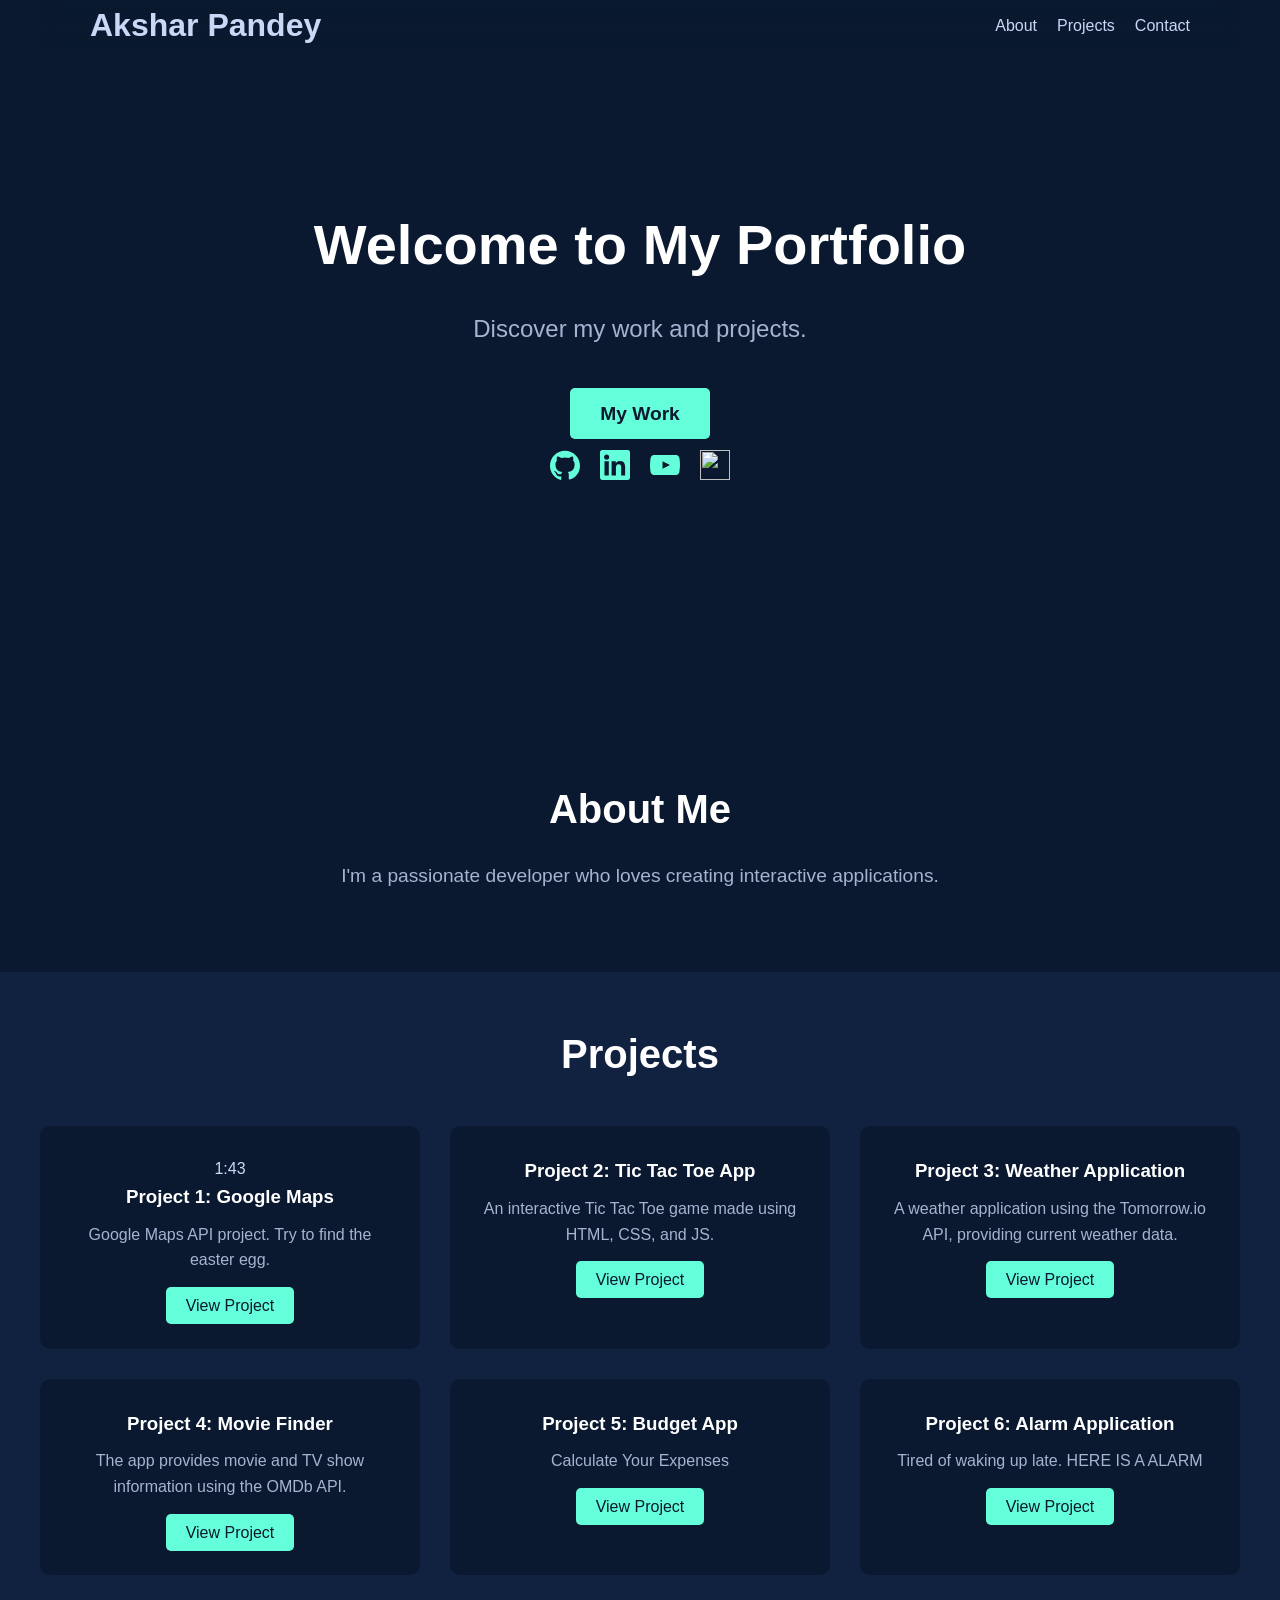
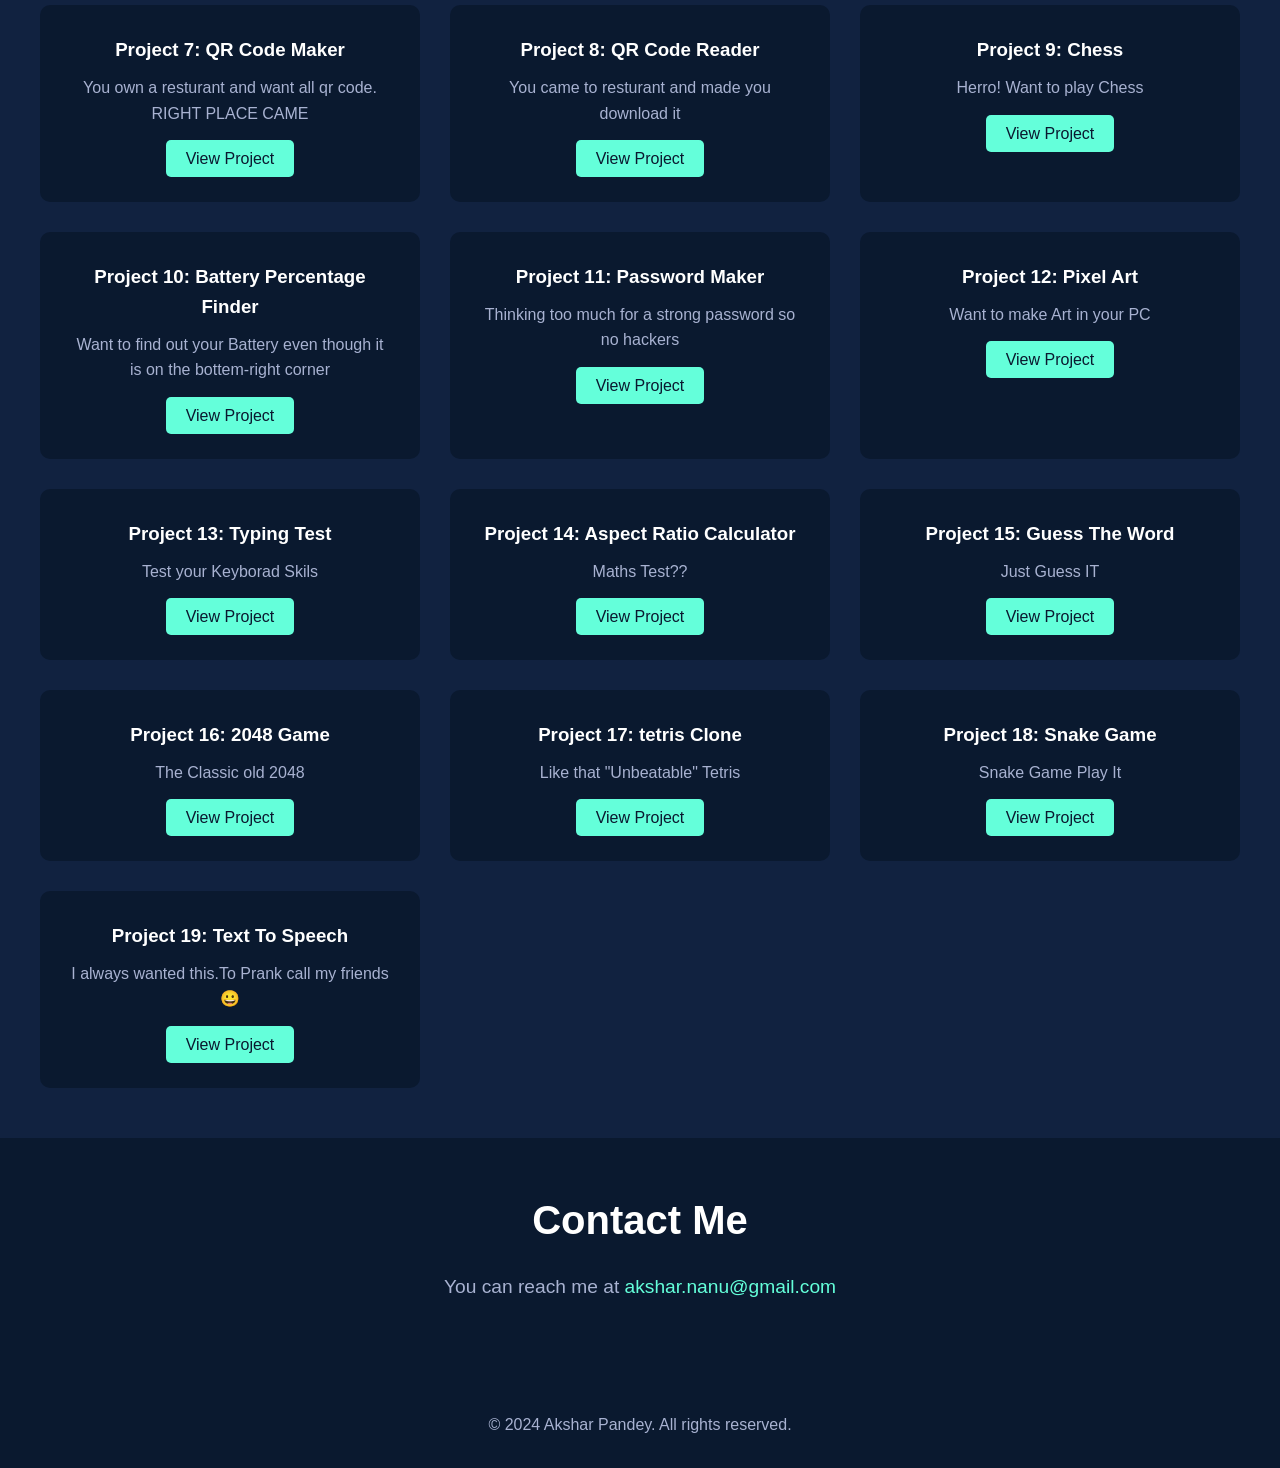
==== index.html @ 77c151be "Added nire" ====
<!DOCTYPE html>
<html lang="en">
<head>
    <meta charset="UTF-8">
    <meta name="viewport" content="width=device-width, initial-scale=1.0">
    <title>My Projects</title>
    <link rel="stylesheet" href="style.css">
    <script async src="https://www.googletagmanager.com/gtag/js?id=G-Y4T7GVCD4V"></script>
    <script>
      window.dataLayer = window.dataLayer || [];
      function gtag(){dataLayer.push(arguments);}
      gtag('js', new Date());
      gtag('config', 'G-Y4T7GVCD4V');
    </script>
    
    <!-- Include particles.js -->
    <script src="https://cdnjs.cloudflare.com/ajax/libs/particles.js/2.0.0/particles.min.js"></script>
    
</head>

<body>
    <div id="particles-js"></div>

    <header>
        <div class="navbar">
            <div class="logo">
                <h1>Akshar Pandey</h1>
            </div>
            <ul class="nav-links">
                <li><a href="#about">About</a></li>
                <li><a href="#projects">Projects</a></li>
                <li><a href="#contact">Contact</a></li>
            </ul>
        </div>
        <div class="intro">
            <h2 class="big-heading">Welcome to My Portfolio</h2>
            <p class="sub-heading">Discover my work and projects.</p>
            <br><br>
            <a href="#projects" class="cta-btn">My Work</a>
            <div class="social-media">
                <a title="GitHub" href="https://github.com/AksharPandey19" target="_blank" aria-label="GitHub">
                    <svg xmlns="http://www.w3.org/2000/svg" viewBox="0 0 24 24" fill="currentColor" width="30" height="30">
                        <path d="M12 .5c-6.627 0-12 5.373-12 12 0 5.303 3.438 9.8 8.207 11.388.6.111.82-.261.82-.578v-2.302c-3.338.724-4.037-1.604-4.037-1.604-.546-1.38-1.333-1.747-1.333-1.747-1.089-.743.083-.727.083-.727 1.206.085 1.839 1.236 1.839 1.236 1.07 1.839 2.8 1.305 3.486.998.108-.774.418-1.305.763-1.605-2.665-.303-5.467-1.333-5.467-5.933 0-1.313.47-2.392 1.236-3.236-.124-.303-.536-1.53.117-3.188 0 0 1.008-.322 3.302 1.228.957-.266 1.987-.399 3.006-.404 1.02.005 2.05.138 3.006.404 2.294-1.55 3.302-1.228 3.302-1.228.654 1.658.242 2.885.118 3.188.766.844 1.236 1.923 1.236 3.236 0 4.608-2.806 5.628-5.473 5.933.43.37.816 1.099.816 2.221v3.293c0 .318.219.693.825.578C20.565 22.298 24 17.8 24 12.5c0-6.627-5.373-12-12-12z"></path>
                    </svg>                    
                </a>
                <a title="Linkedin" href="https://www.linkedin.com/in/mycodingguide-offical-9867431b9/" target="_blank" aria-label="LinkedIn">
                    <svg xmlns="http://www.w3.org/2000/svg" viewBox="0 0 24 24" fill="currentColor" width="30" height="30">
                        <path d="M22.225 0H1.775C.794 0 0 .794 0 1.775v20.45C0 23.206.794 24 1.775 24h20.45C23.206 24 24 23.206 24 22.225V1.775C24 .794 23.206 0 22.225 0zM7.047 20.452H3.579V9h3.468v11.452zM5.313 7.759c-1.12 0-2.031-.917-2.031-2.04 0-1.129.93-2.04 2.061-2.04 1.128 0 2.031.911 2.031 2.04 0 1.123-.903 2.04-2.061 2.04zM20.422 20.452h-3.468v-5.894c0-1.403-.026-3.206-1.953-3.206-1.953 0-2.253 1.527-2.253 3.09v6.01h-3.468V9h3.33v1.554h.046c.464-.878 1.593-1.8 3.287-1.8 3.515 0 4.157 2.31 4.157 5.302v6.396z"></path>
                    </svg>                    
                </a>
                <a title="Youtube" href="https://www.youtube.com/@Akshar-code-tech-live" target="_blank" aria-label="Youtube">
                    <svg xmlns="http://www.w3.org/2000/svg" viewBox="0 0 24 24" fill="currentColor" width="30" height="30">
                        <path d="M23.498 6.186a3.003 3.003 0 0 0-2.116-2.12C19.5 4 12 4 12 4s-7.5 0-9.382.066A3.003 3.003 0 0 0 .5 6.186 36.095 36.095 0 0 0 0 12c0 1.986.166 3.936.5 5.814a3.003 3.003 0 0 0 2.118 2.12C4.5 20 12 20 12 20s7.5 0 9.382-.066a3.003 3.003 0 0 0 2.116-2.12C23.5 15.936 24 14.986 24 12c0-1.986-.166-3.936-.502-5.814zM10 15V9l6 3-6 3z"></path>
                    </svg>
                </a>

                <a title="hackerRank" href="https://www.hackerrank.com/profile/akshar_nanu" target="_blank" aria-label="HackerRank">
                    <img src="https://www.hackerrank.com/wp-content/uploads/2020/05/hackerrank_cursor_favicon_480px-150x150.png">   
                </a>
            </div>
        </div>
    </header>
    
    <main>
        <section id="about" class="about-section">
            <!-- Particle.js container -->
            <h2>About Me</h2>
            <p>I'm a passionate developer who loves creating interactive applications.</p>
        </section>

        <section id="projects" class="projects-section">
            <h2>Projects</h2>
            <div class="projects-container">
                <div class="project-card">1:43
                    <h3>Project 1: Google Maps</h3>
                    <p>Google Maps API project. Try to find the easter egg.</p>
                    <a href="google app api/index.html" class="project-link">View Project</a>
                </div>
                <div class="project-card">
                    <h3>Project 2: Tic Tac Toe App</h3>
                    <p>An interactive Tic Tac Toe game made using HTML, CSS, and JS.</p>
                    <a href="tictac toe/index.html" class="project-link">View Project</a>
                </div>
                <div class="project-card">
                    <h3>Project 3: Weather Application</h3>
                    <p>A weather application using the Tomorrow.io API, providing current weather data.</p>
                    <a href="weather/coll.html" class="project-link">View Project</a>
                </div>
                
                <div class="project-card">
                    <h3>Project 4: Movie Finder</h3>
                    <p>The app provides movie and TV show information using the OMDb API.</p>
                    <a href="movie/index.html" class="project-link">View Project</a>
                </div>
                <div class="project-card">
                    <h3>Project 5: Budget App</h3>
                    <p>Calculate Your Expenses</p>
                    <a href="budget/calcu.html" class="project-link">View Project</a>
                </div>
                <div class="project-card">
                    <h3>Project 6: Alarm Application</h3>
                    <p>Tired of waking up late. HERE IS A ALARM</p>
                    <a href="alram/html.html" class="project-link">View Project</a>
                </div>
                <div class="project-card">
                    <h3>Project 7: QR Code Maker</h3>
                    <p>You own a resturant and want all qr code. RIGHT PLACE CAME</p>
                    <a href="qrcodemaker/index.html" class="project-link">View Project</a>
                </div>
                <div class="project-card">
                    <h3>Project 8: QR Code Reader</h3>
                    <p>You came to resturant and made you download it</p>
                    <a href="qrcodereader/index.html" class="project-link">View Project</a>
                </div>
                <div class="project-card">
                    <h3>Project 9: Chess</h3>
                    <p>Herro! Want to play Chess</p>
                    <a href="Chess_Game/index.html" class="project-link">View Project</a>
                </div>
                <div class="project-card">
                    <h3>Project 10: Battery Percentage Finder</h3>
                    <p>Want to find out your Battery even though it is on the bottem-right corner</p>
                    <a href="bt/index.html" class="project-link">View Project</a>
                </div>
                <div class="project-card">
                    <h3>Project 11: Password Maker</h3>
                    <p>Thinking too much for a strong password so no hackers</p>
                    <a href="pass/indexx.html" class="project-link">View Project</a>
                </div>
                <div class="project-card">
                    <h3>Project 12: Pixel Art</h3>
                    <p>Want to make Art in your PC</p>
                    <a href="pt/index.html" class="project-link">View Project</a>
                </div>
                <div class="project-card">
                    <h3>Project 13: Typing Test</h3>
                    <p>Test your Keyborad Skils</p>
                    <a href="tyops/index.html" class="project-link">View Project</a>
                </div>
                <div class="project-card">
                    <h3>Project 14: Aspect Ratio Calculator
                    </h3>
                    <p>Maths Test??</p>
                    <a href="ratio/index.html" class="project-link">View Project</a>
                </div>
                <div class="project-card">
                    <h3>Project 15: Guess The Word
                    </h3>
                    <p>Just Guess IT</p>
                    <a href="words/index.html" class="project-link">View Project</a>
                </div>
                <div class="project-card">
                    <h3>Project 16: 2048 Game
                    </h3>
                    <p>The Classic old 2048</p>
                    <a href="2048/index.html" class="project-link">View Project</a>
                </div>
                <div class="project-card">
                    <h3>Project 17: tetris Clone
                    </h3>
                    <p>Like that "Unbeatable" Tetris</p>
                    <a href="tetris/index.htm" class="project-link">View Project</a>
                </div>
                <div class="project-card">
                    <h3>Project 18: Snake Game
                    </h3>
                    <p>Snake Game Play It</p>
                    <a href="snakee/index.html" class="project-link">View Project</a>
                </div>
                <div class="project-card">
                    <h3>Project 19: Text To Speech
                    </h3>
                    <p>I always wanted this.To Prank call my friends😀</p>
                    <a href="Text to Speech/index.html" class="project-link">View Project</a>
                </div>
            
        </div></section>

        <section id="contact" class="contact-section">
            <h2>Contact Me</h2>
            <p>You can reach me at <a href="mailto:akshar.nanu@gmail.com">akshar.nanu@gmail.com</a></p>
        </section>
    </main>

    <footer>
        <p>&copy; 2024 Akshar Pandey. All rights reserved.</p>
    </footer>

    <!-- Initialize particles.js -->
    <script>
        particlesJS.load('particles-js', 'particles.json', function() {
            console.log('callback - particles.js config loaded');
        });
    </script>
</body>
</html>
---- style.css ----
/* Global Reset and Styling */
* {
    margin: 0;
    padding: 0;
    box-sizing: border-box;
}

body {
    font-family: 'Inter', sans-serif;
    background-color: #0a192f; /* Dark Background */
    color: #ccd6f6; /* Light Text */
    line-height: 1.6;
}

a {
    text-decoration: none;
    color: #64ffda; /* Accent Color */
}

ul {
    list-style-type: none;
}

/* Header Styling */
header {
    display: flex;
    flex-direction: column;
    align-items: center;
    padding: 50px 0;
    margin-bottom: 40px;
    background-color: #0a192f;
    text-align: center;
}

.navbar {
    display: flex;
    justify-content: space-between;
    align-items: center;
    width: 100%;
    max-width: 1200px;
    padding: 0 50px;
    position: fixed;
    top: 0;
    backdrop-filter: blur(10px);
}

.logo h1 {
    font-size: 2rem;
    color: #ccd6f6;
}

.nav-links {
    display: flex;
    gap: 20px;
}

.nav-links a {
    color: #ccd6f6;
    transition: color 0.3s ease;
}

.nav-links a:hover {
    color: #64ffda;
}

.intro {
    margin-top: 150px;
    margin-bottom: 160px;
}

.big-heading {
    font-size: 3.5rem;
    color: #ffffff;
}

.sub-heading {
    font-size: 1.5rem;
    margin-top: 20px;
    color: #a8b2d1;
}

.cta-btn {
    margin-top: 150px; /* Adjusted margin for lower positioning */
    padding: 15px 30px;
    background-color: #64ffda;
    color: #0a192f;
    border-radius: 5px;
    font-size: 1.2rem;
    font-weight: bold;
    transition: background-color 0.3s ease;
}

.cta-btn:hover {
    background-color: #52e0b3;
}

/* About Section */
.about-section {
    max-width: 900px;
    margin: 80px auto;
    text-align: center;
}

.about-section h2 {
    font-size: 2.5rem;
    color: #ffffff;
    margin-bottom: 20px;
}

.about-section p {
    color: #a8b2d1;
    font-size: 1.2rem;
}

/* Projects Section */
.projects-section {
    padding: 50px 0;
    background-color: #112240;
    text-align: center;
}

.projects-section h2 {
    color: #ffffff;
    font-size: 2.5rem;
    margin-bottom: 40px;
}

.projects-container {
    display: grid;
    grid-template-columns: repeat(auto-fit, minmax(300px, 1fr));
    gap: 30px;
    max-width: 1200px;
    margin: 0 auto;
}

.project-card {
    background-color: #0a192f;
    padding: 30px;
    border-radius: 10px;
    transition: transform 0.3s ease, box-shadow 0.3s ease;
}

.project-card h3 {
    color: #ffffff;
    margin-bottom: 10px;
}

.project-card p {
    color: #a8b2d1;
    margin-bottom: 20px;
}

.project-card:hover {
    transform: translateY(-10px);
    box-shadow: 0 15px 25px rgba(0, 0, 0, 0.2);
}

.project-link {
    padding: 10px 20px;
    background-color: #64ffda;
    color: #0a192f;
    border-radius: 5px;
    transition: background-color 0.3s ease;
}

.project-link:hover {
    background-color: #52e0b3;
}

/* Contact Section */
.contact-section {
    text-align: center;
    padding: 50px 0;
}

.contact-section h2 {
    font-size: 2.5rem;
    color: #ffffff;
    margin-bottom: 20px;
}

.contact-section p {
    color: #a8b2d1;
    font-size: 1.2rem;
    margin-bottom: 30px;
}

.social-media {
    display: flex;
    justify-content: center;
    margin-top: 20px;
}

.social-media a {
    margin: 0 10px;
    display: inline-block;
}

.social-media img {
    width: 30px; /* Adjust icon size */
    height: 30px; /* Adjust icon size */
    transition: transform 0.3s ease;
}

.social-media a:hover img {
    transform: scale(1.1); /* Slight zoom effect on hover */
}



/* Footer */
footer {
    text-align: center;
    padding: 30px;
    background-color: #0a192f;
    color: #a8b2d1;
}

/* Responsive Styles */
@media (max-width: 768px) {
    .navbar {
        flex-direction: column;
        padding: 20px;
    }

    .nav-links {
        flex-direction: column;
        gap: 10px;
    }

    .big-heading {
        font-size: 2.5rem;
    }

    .sub-heading {
        font-size: 1.2rem;
    }

    .cta-btn {
        margin-top: 80px; /* Adjusted for smaller screens */
        font-size: 1rem;
        padding: 10px 20px;
    }

    .about-section h2, .projects-section h2, .contact-section h2 {
        font-size: 2rem;
    }

    .about-section p, .contact-section p {
        font-size: 1rem;
    }

    .project-card {
        padding: 20px;
    }

    .project-card h3 {
        font-size: 1.5rem;
    }

    .project-card p {
        font-size: 0.9rem;
    }
}

@media (max-width: 480px) {
    .big-heading {
        font-size: 2rem;
    }

    .sub-heading {
        font-size: 1rem;
    }

    .cta-btn {
        margin-top: 60px; /* Further adjustment for mobile */
        padding: 8px 16px;
    }
}
#particles-js {
    position: absolute;
    width: 100%;
    height: 100%;
    top: 0;
    left: 0;
}
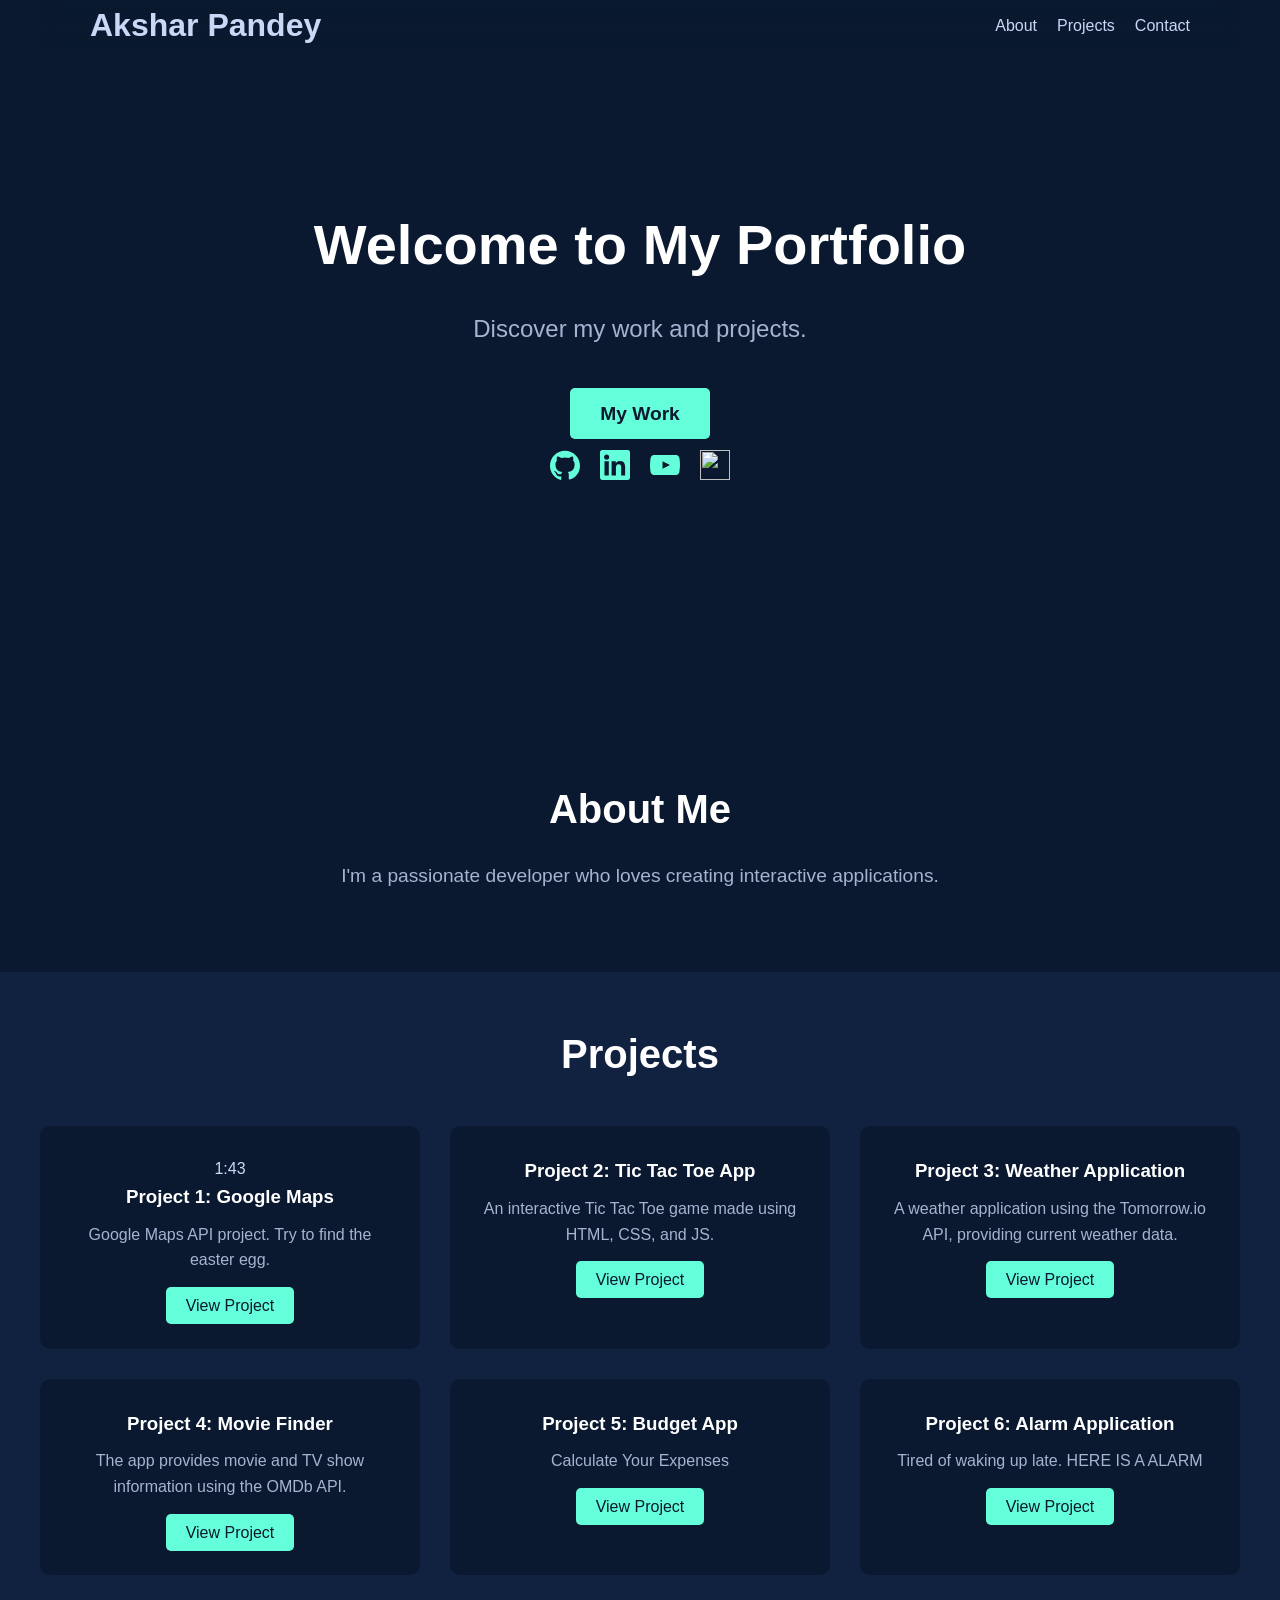
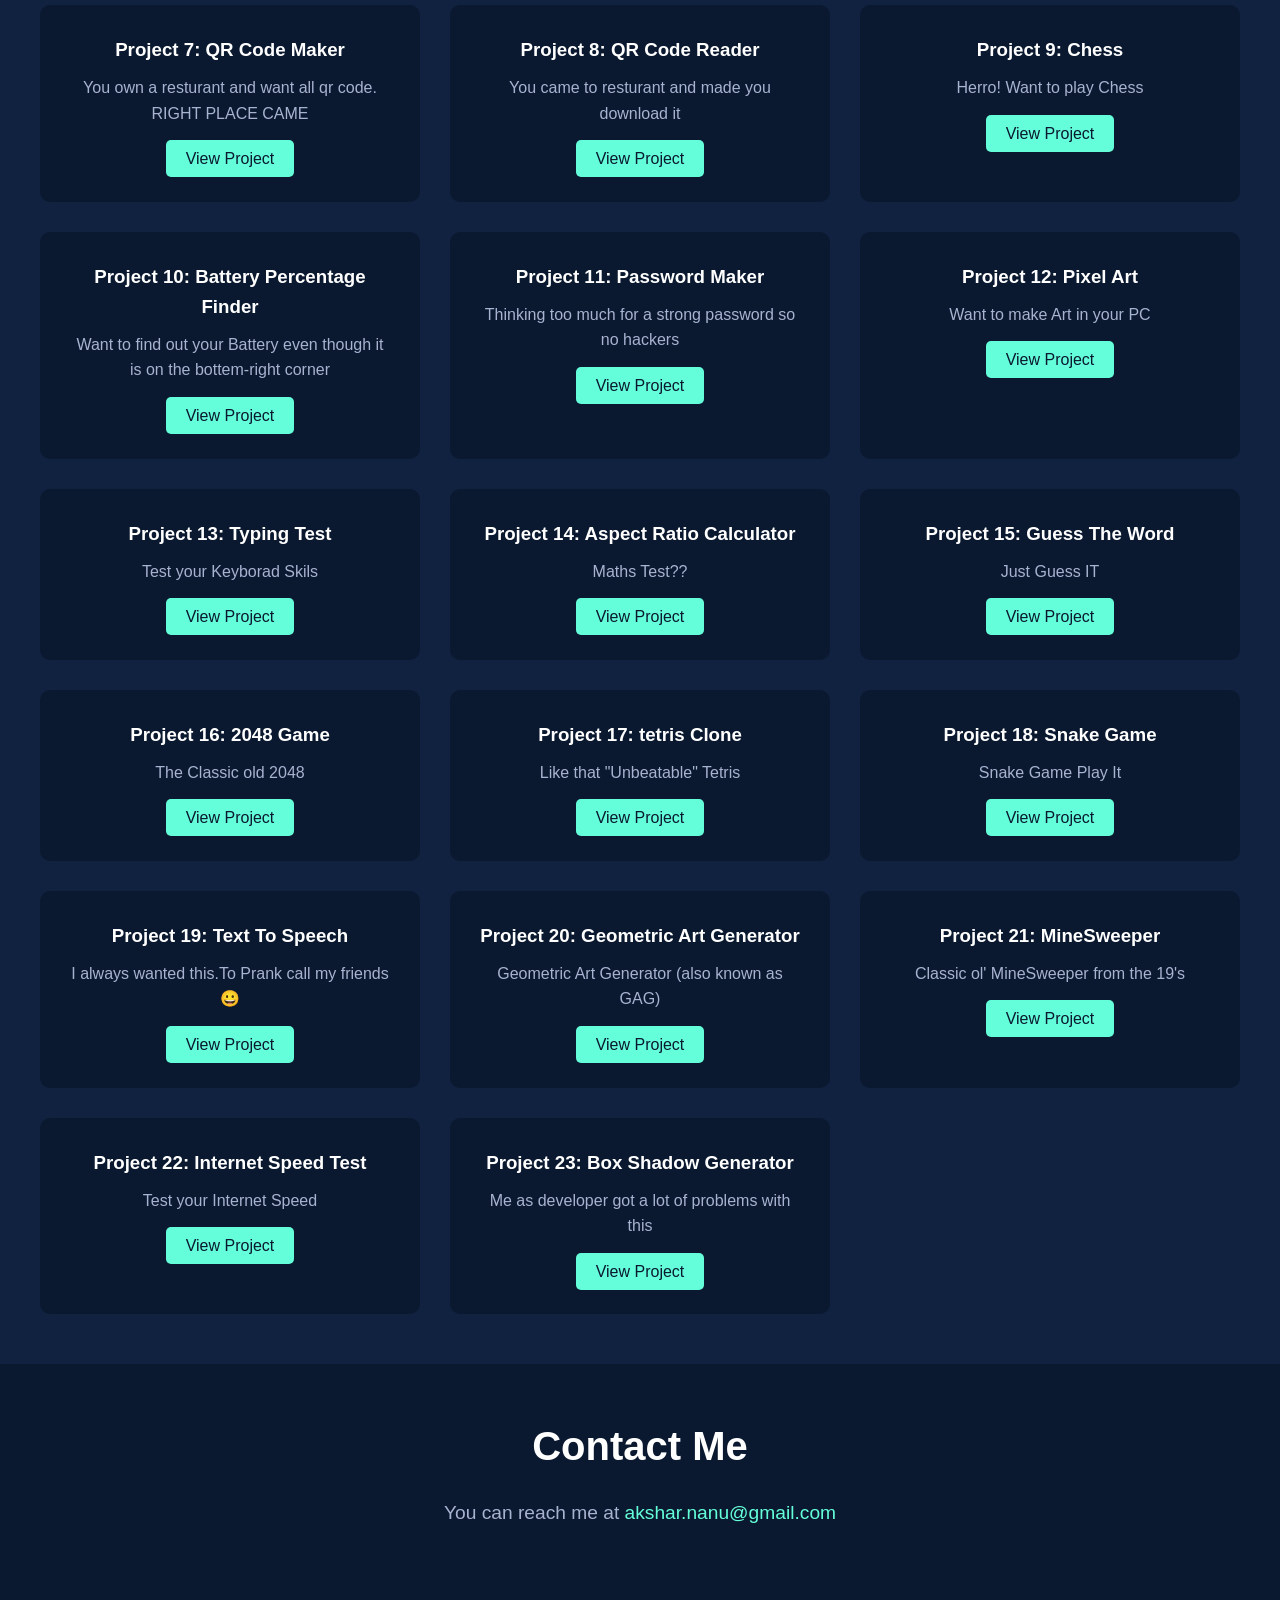
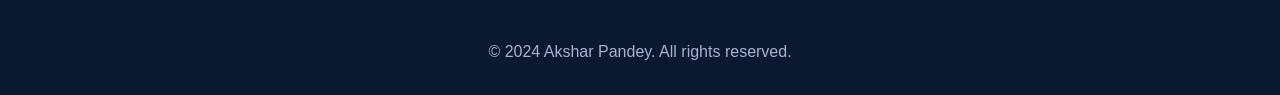
==== commit 3d3e4663: "added more projects" ====
--- a/index.html
+++ b/index.html
@@ -173,7 +173,30 @@
                     <p>I always wanted this.To Prank call my friends😀</p>
                     <a href="Text to Speech/index.html" class="project-link">View Project</a>
                 </div>
-            
+                <div class="project-card">
+                    <h3>Project 20: Geometric Art Generator
+                    </h3>
+                    <p>Geometric Art Generator (also known as GAG)</p>
+                    <a href="GAG/index.html" class="project-link">View Project</a>
+                </div>
+                <div class="project-card">
+                    <h3>Project 21: MineSweeper
+                    </h3>
+                    <p>Classic ol' MineSweeper from the 19's</p>
+                    <a href="MineSweeper/index.html" class="project-link">View Project</a>
+                </div>
+                <div class="project-card">
+                    <h3>Project 22: Internet Speed Test
+                    </h3>
+                    <p>Test your Internet Speed</p>
+                    <a href="isc/index.html" class="project-link">View Project</a>
+                </div>
+                <div class="project-card">
+                    <h3>Project 23: Box Shadow Generator
+                    </h3>
+                    <p>Me as developer got a lot of problems with this</p>
+                    <a href="gost/index.html" class="project-link">View Project</a>
+                </div>
         </div></section>
 
         <section id="contact" class="contact-section">
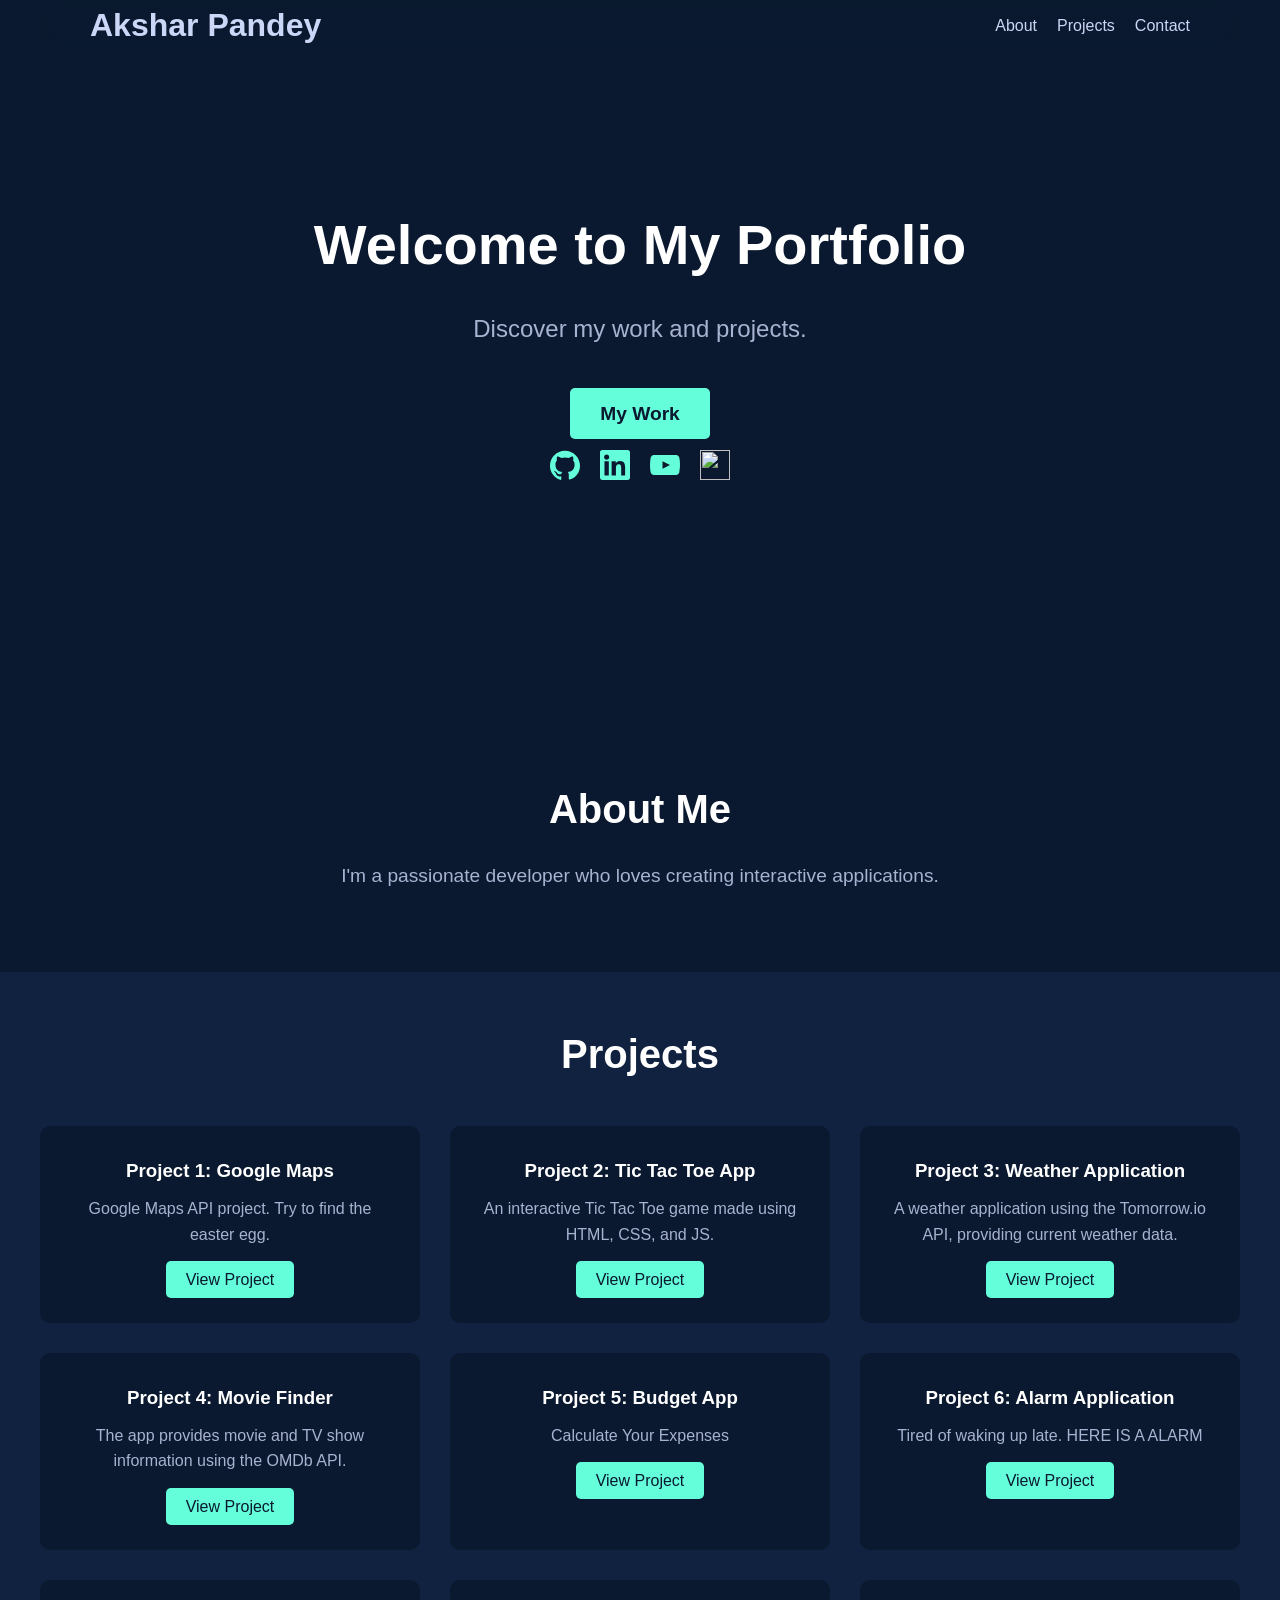
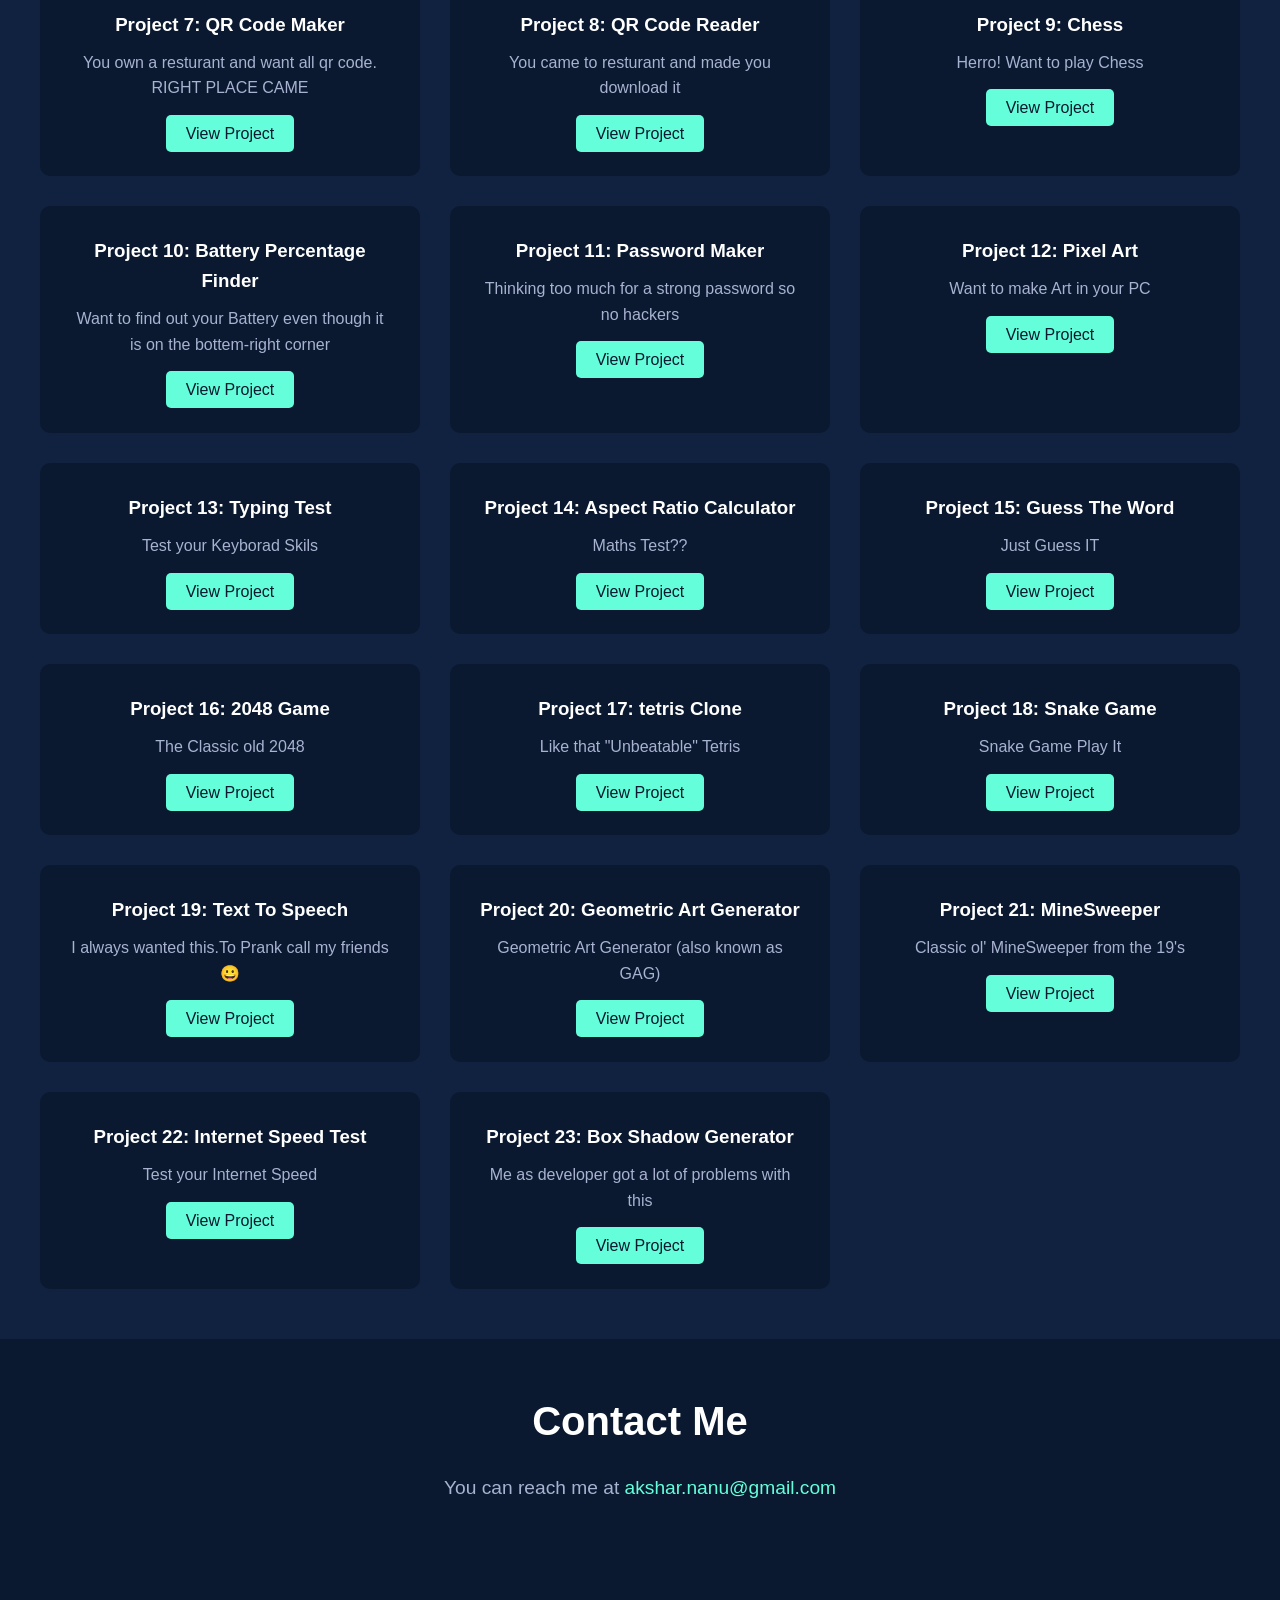
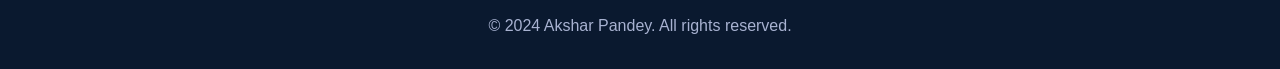
==== commit 27ba40d9: "#" ====
--- a/index.html
+++ b/index.html
@@ -71,7 +71,7 @@
         <section id="projects" class="projects-section">
             <h2>Projects</h2>
             <div class="projects-container">
-                <div class="project-card">1:43
+                <div class="project-card">
                     <h3>Project 1: Google Maps</h3>
                     <p>Google Maps API project. Try to find the easter egg.</p>
                     <a href="google app api/index.html" class="project-link">View Project</a>
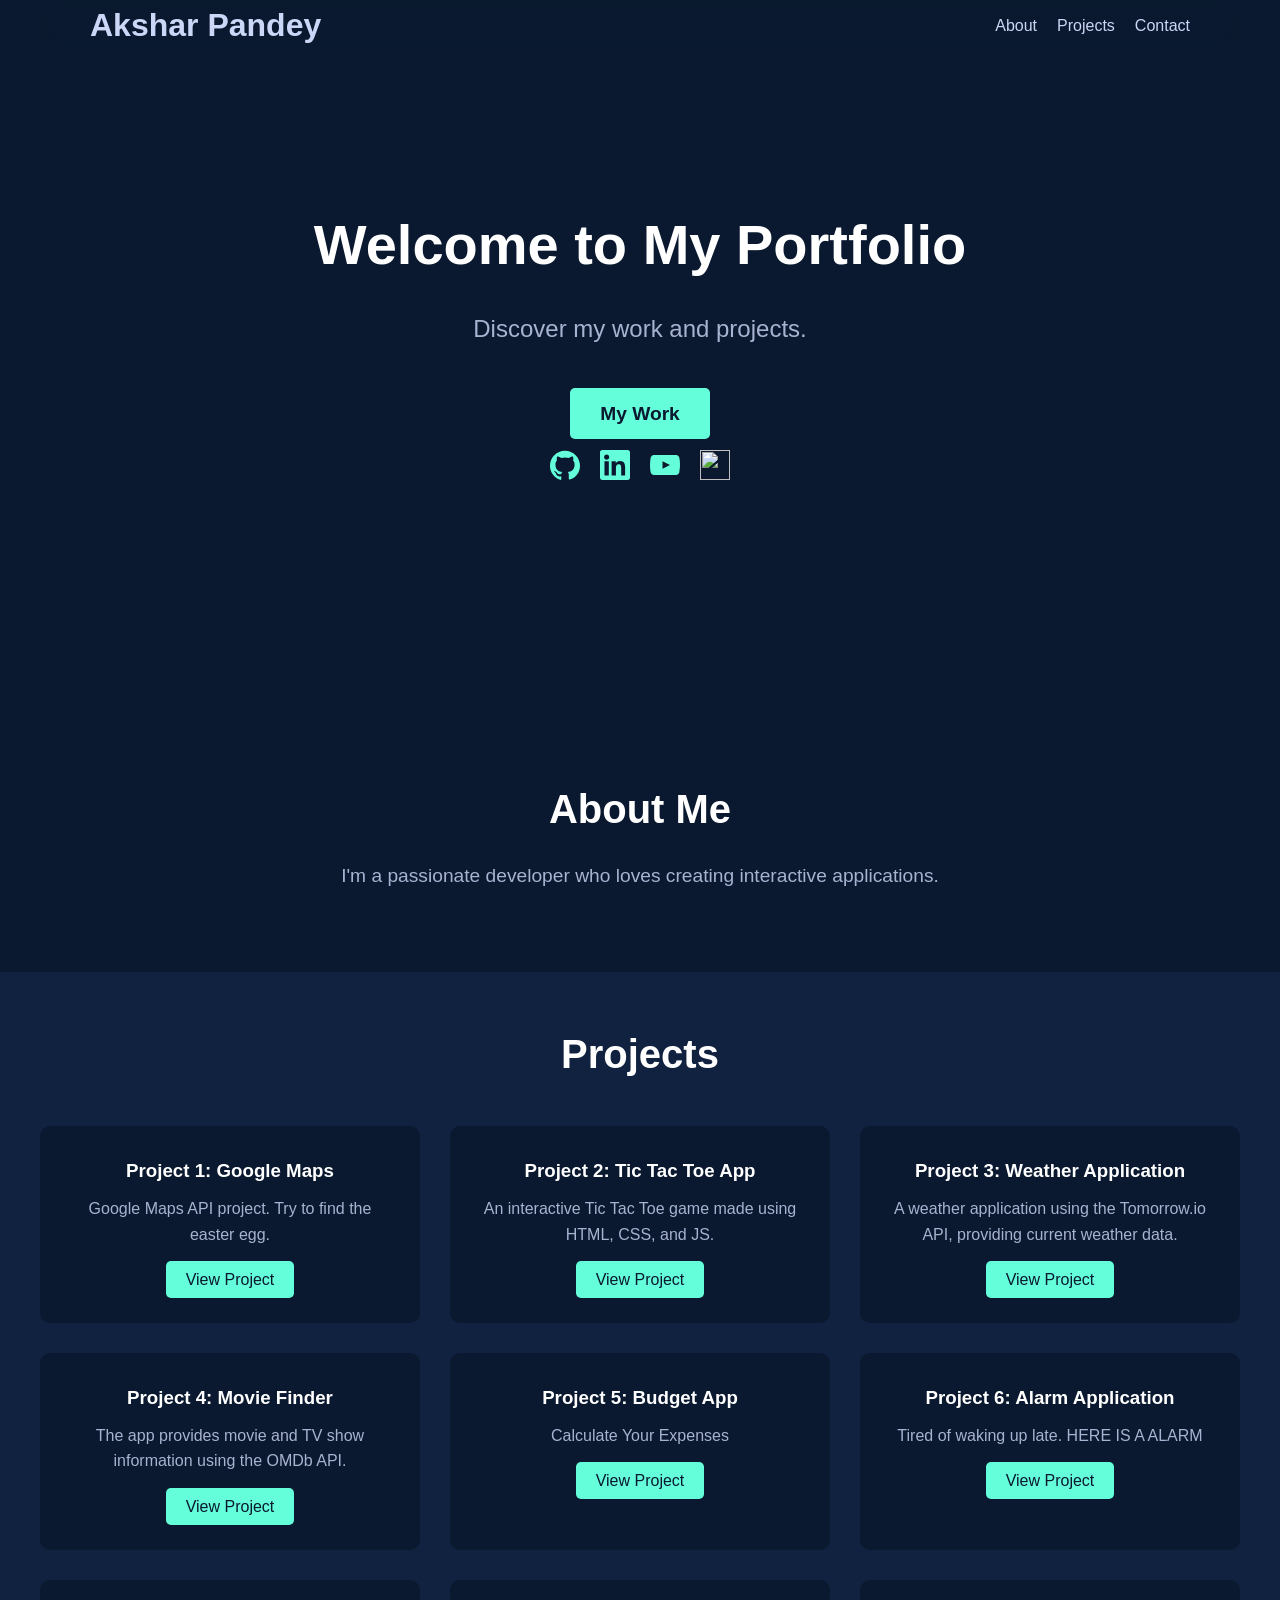
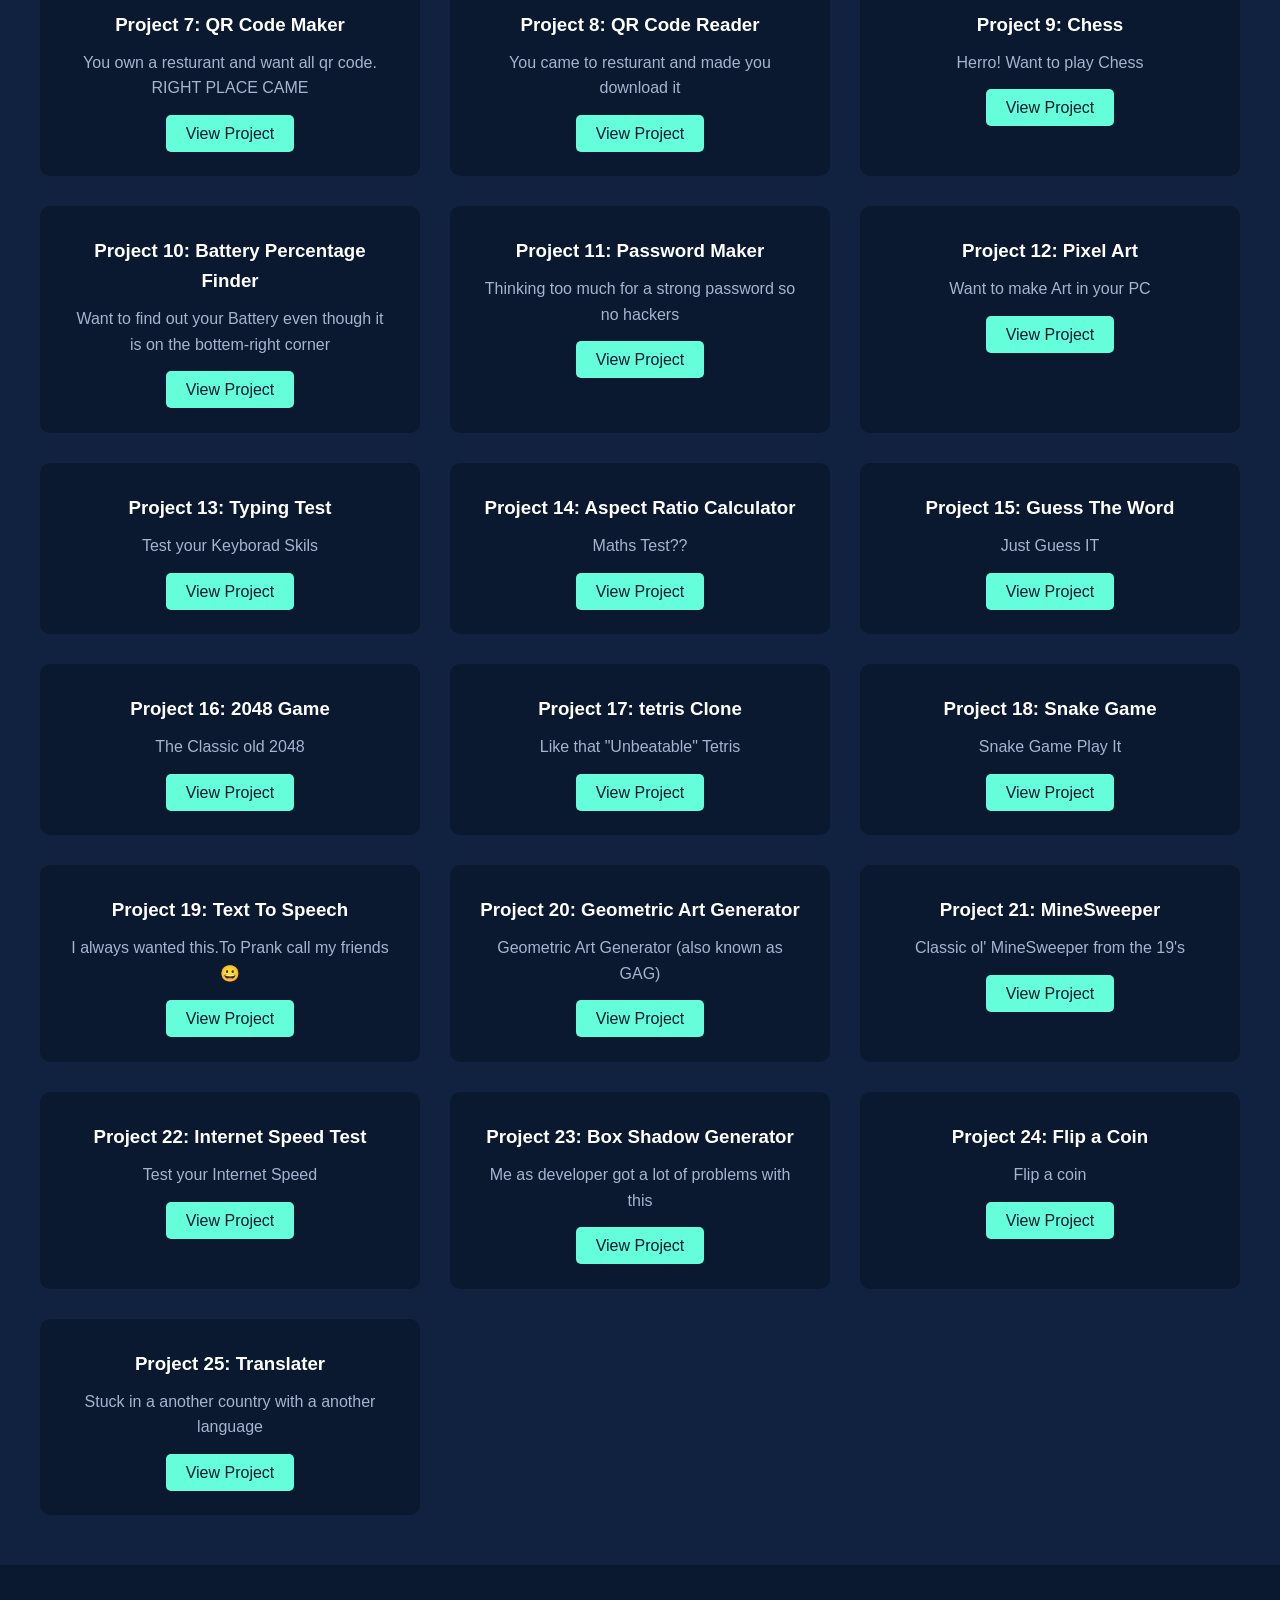
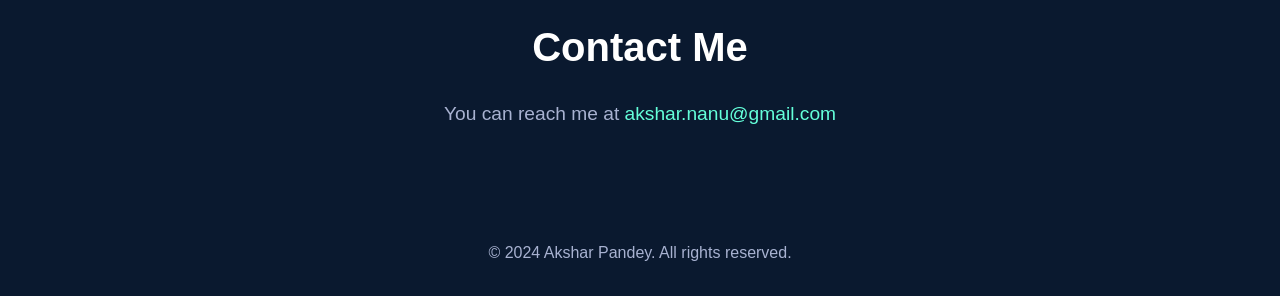
==== commit 4a369be1: "projects more more more" ====
--- a/index.html
+++ b/index.html
@@ -197,6 +197,18 @@
                     <p>Me as developer got a lot of problems with this</p>
                     <a href="gost/index.html" class="project-link">View Project</a>
                 </div>
+                <div class="project-card">
+                    <h3>Project 24: Flip a Coin
+                    </h3>
+                    <p>Flip a coin</p>
+                    <a href="coin/index.html" class="project-link">View Project</a>
+                </div>
+                <div class="project-card">
+                    <h3>Project 25: Translater
+                    </h3>
+                    <p>Stuck in a another country with a another language</p>
+                    <a href="ransle/index.html" class="project-link">View Project</a>
+                </div>
         </div></section>
 
         <section id="contact" class="contact-section">
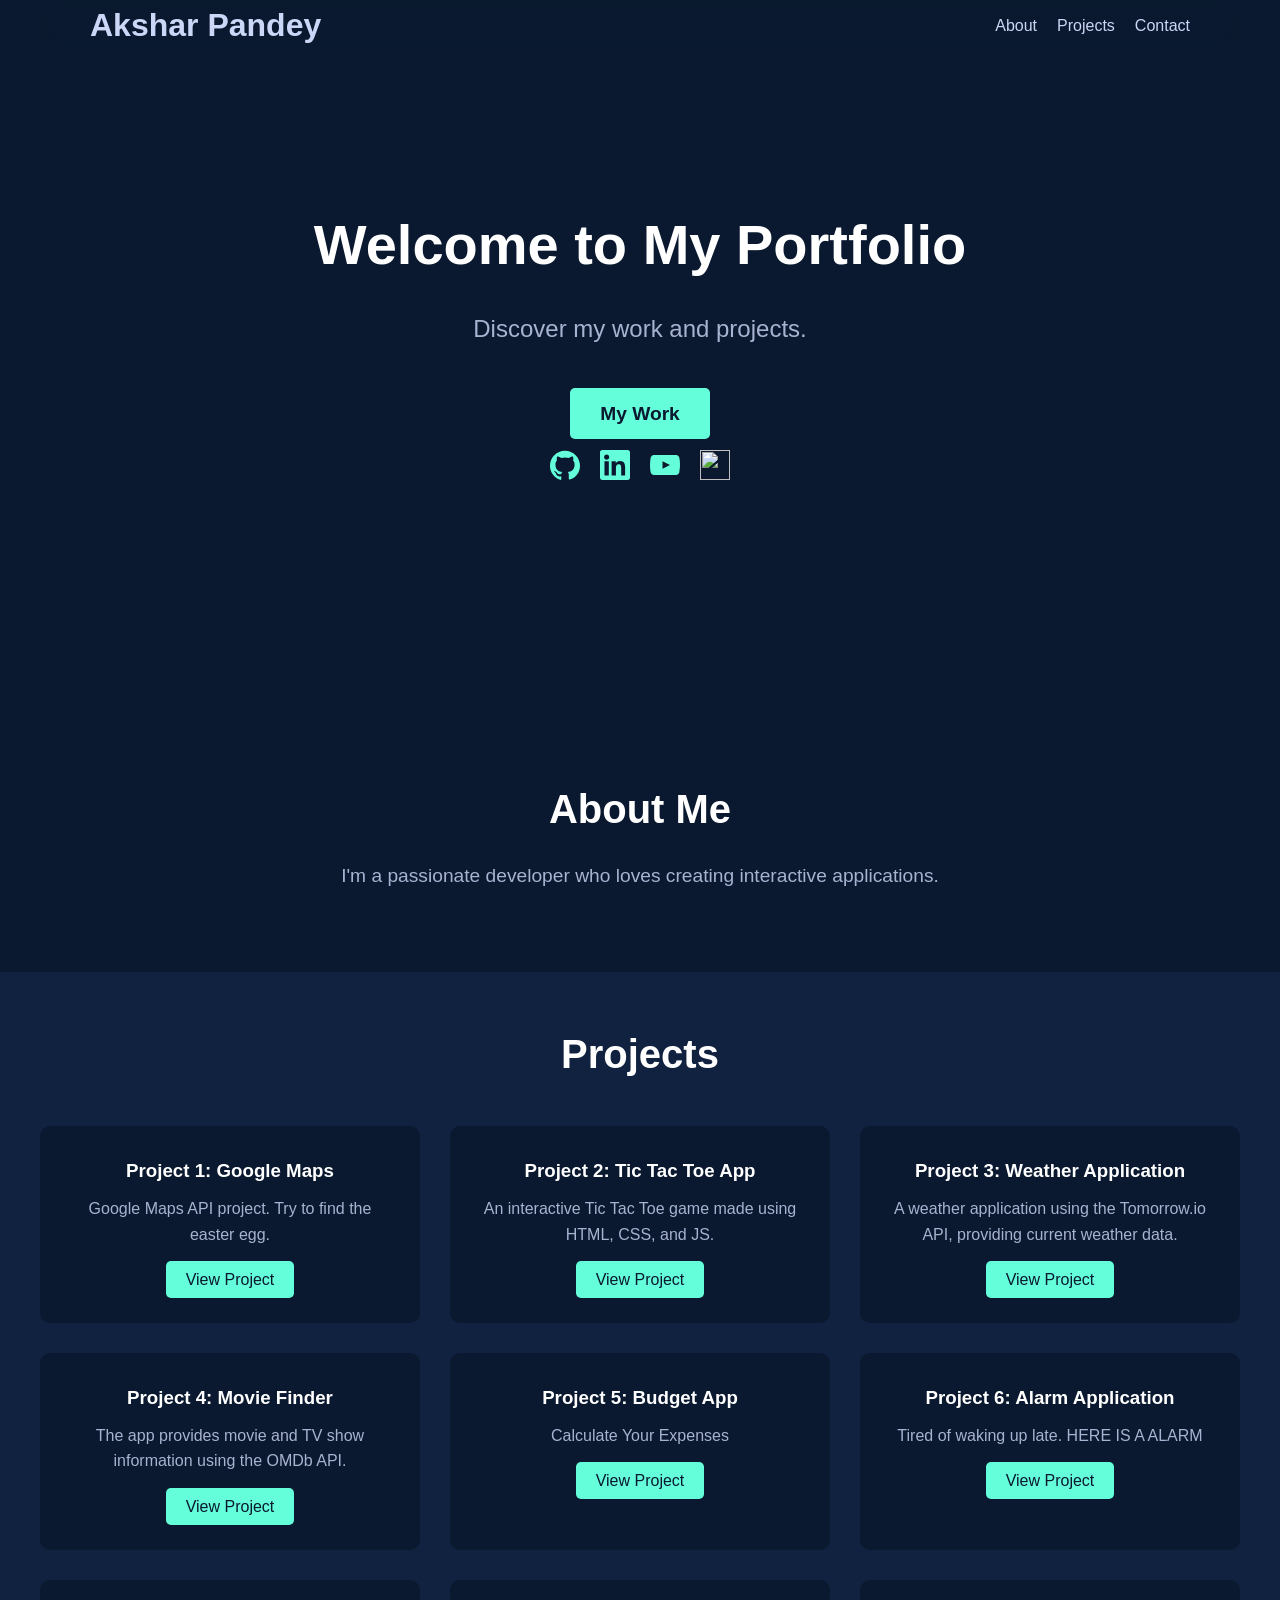
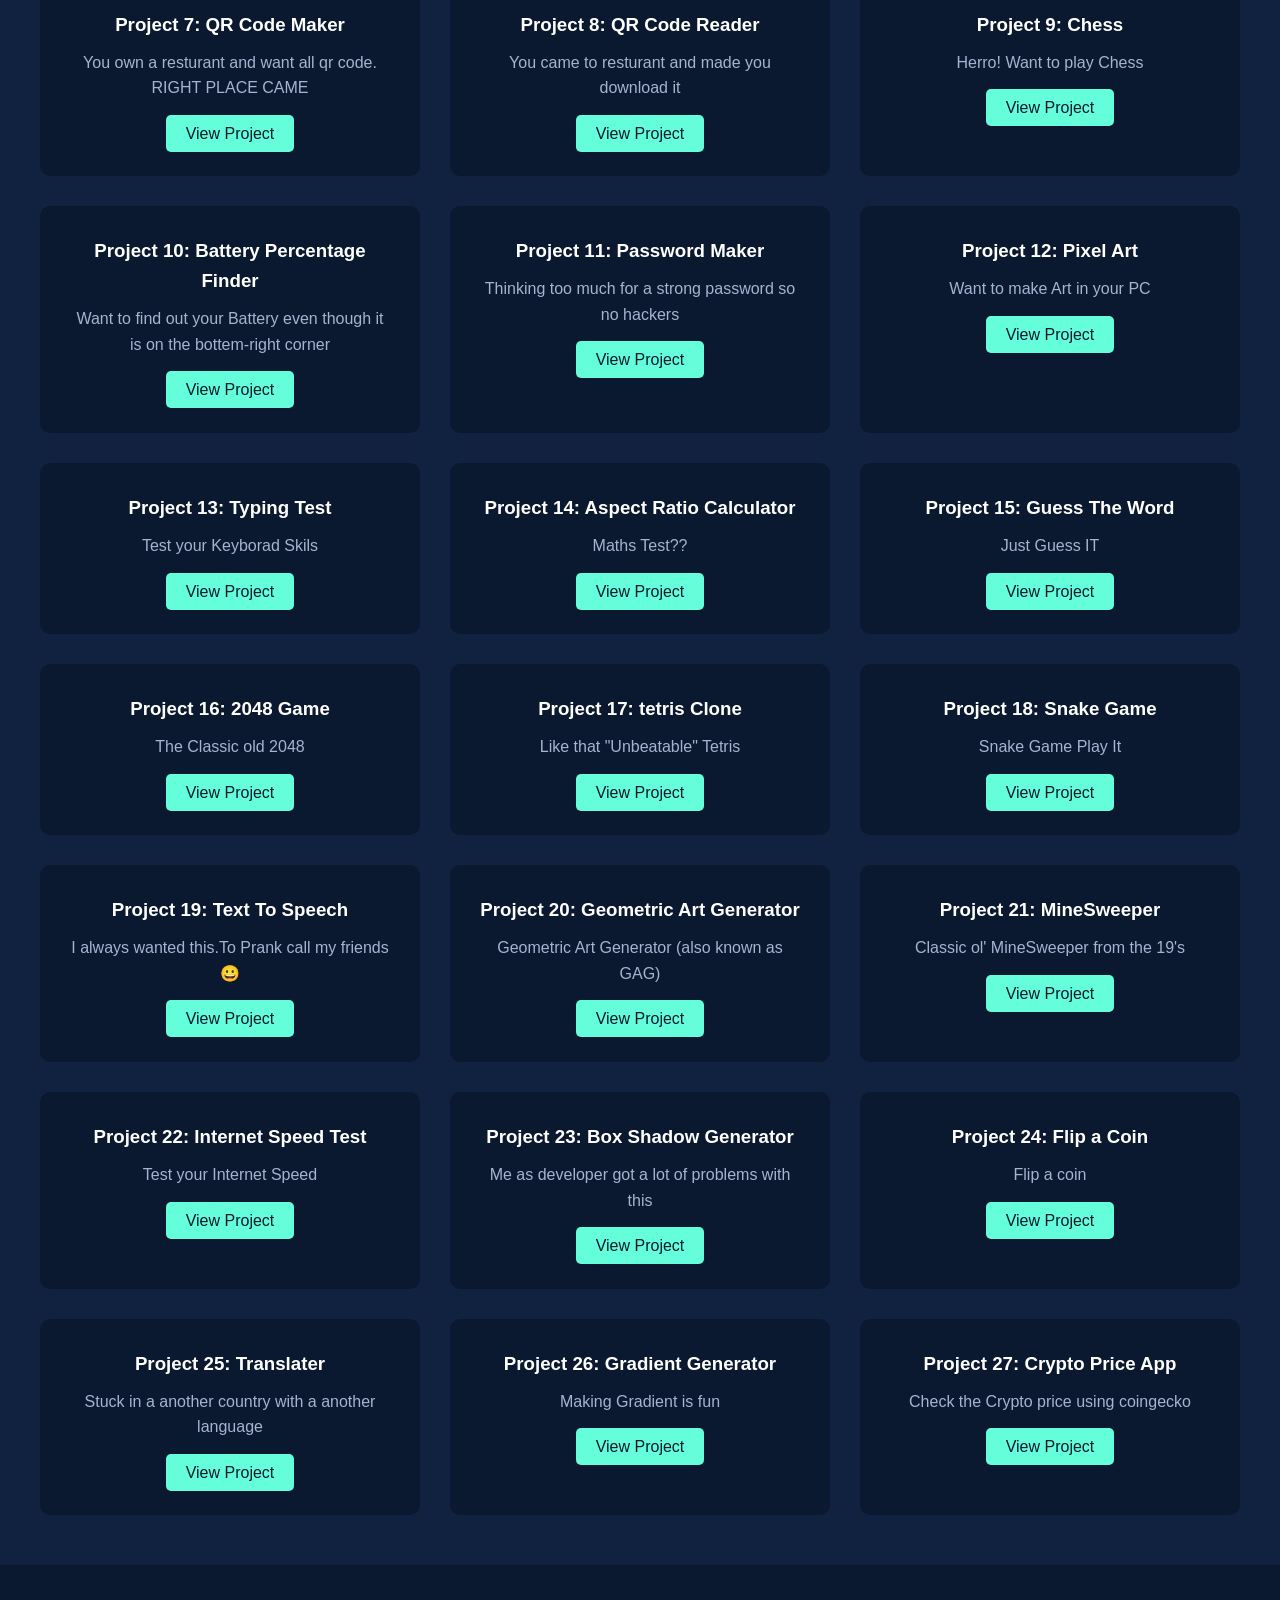
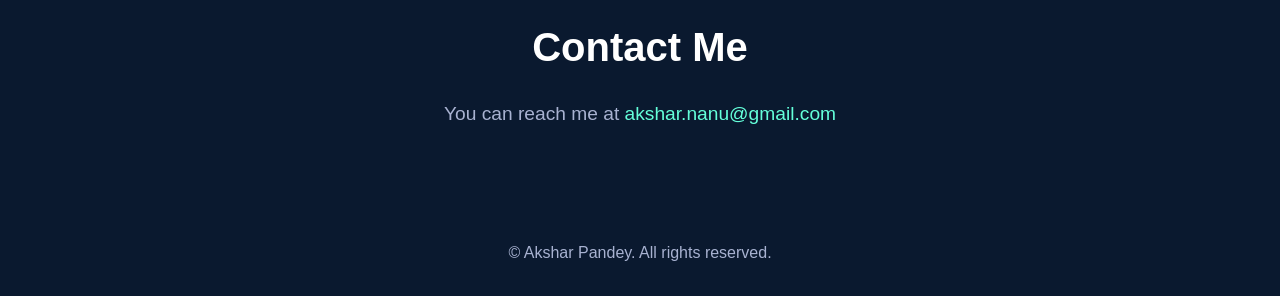
==== commit 721c1134: "more more more" ====
--- a/index.html
+++ b/index.html
@@ -17,9 +17,9 @@
     <script src="https://cdnjs.cloudflare.com/ajax/libs/particles.js/2.0.0/particles.min.js"></script>
     
 </head>
+<div id="particles-js"></div>
 
 <body>
-    <div id="particles-js"></div>
 
     <header>
         <div class="navbar">
@@ -209,6 +209,18 @@
                     <p>Stuck in a another country with a another language</p>
                     <a href="ransle/index.html" class="project-link">View Project</a>
                 </div>
+                <div class="project-card">
+                    <h3>Project 26: Gradient Generator
+                    </h3>
+                    <p>Making Gradient is fun</p>
+                    <a href="gradient/index.html" class="project-link">View Project</a>
+                </div>
+                <div class="project-card">
+                    <h3>Project 27: Crypto Price App
+                    </h3>
+                    <p>Check the Crypto price using coingecko</p>
+                    <a href="dogecoin/index.html" class="project-link">View Project</a>
+                </div>
         </div></section>
 
         <section id="contact" class="contact-section">
@@ -218,7 +230,7 @@
     </main>
 
     <footer>
-        <p>&copy; 2024 Akshar Pandey. All rights reserved.</p>
+        <p>&copy; <span id="year"></span> Akshar Pandey. All rights reserved.</p>
     </footer>
 
     <!-- Initialize particles.js -->
@@ -226,6 +238,7 @@
         particlesJS.load('particles-js', 'particles.json', function() {
             console.log('callback - particles.js config loaded');
         });
+        document.getElementById("year").innerHTML = new Date().getFullYear();
     </script>
 </body>
 </html>
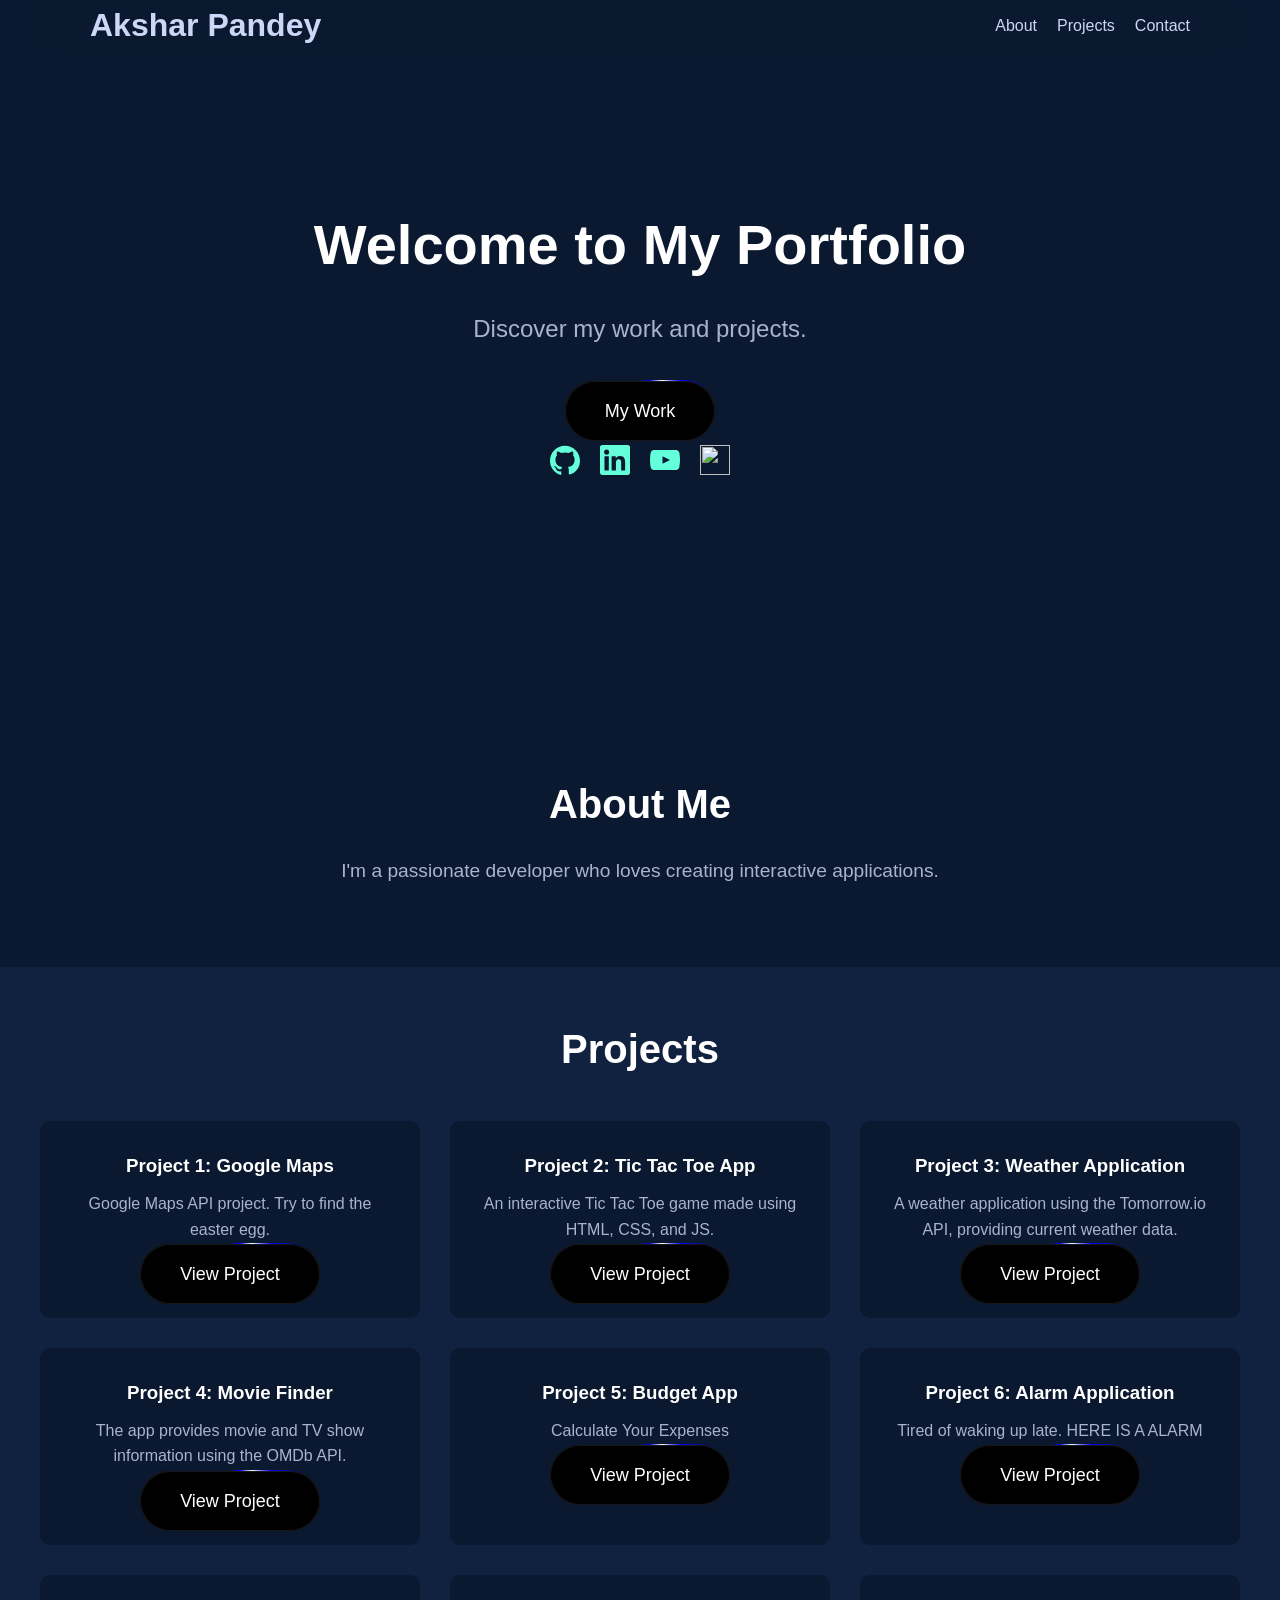
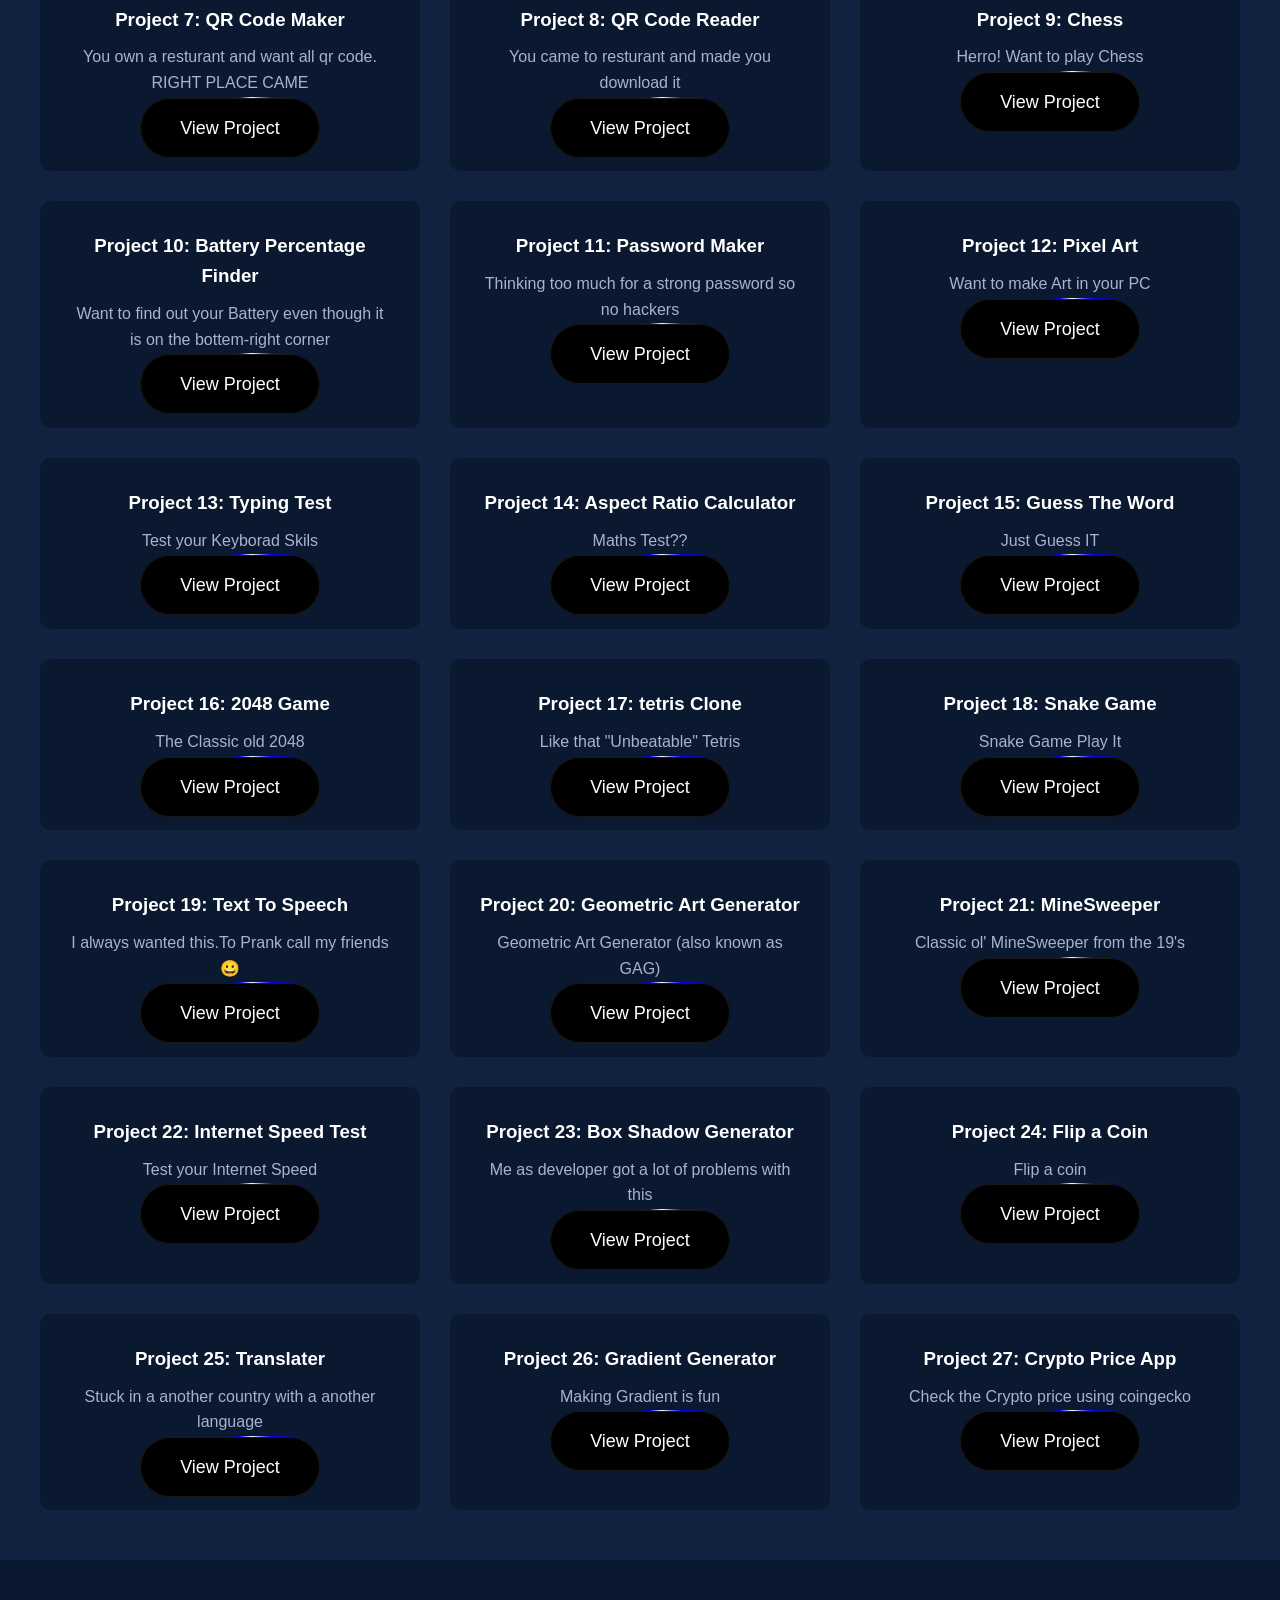
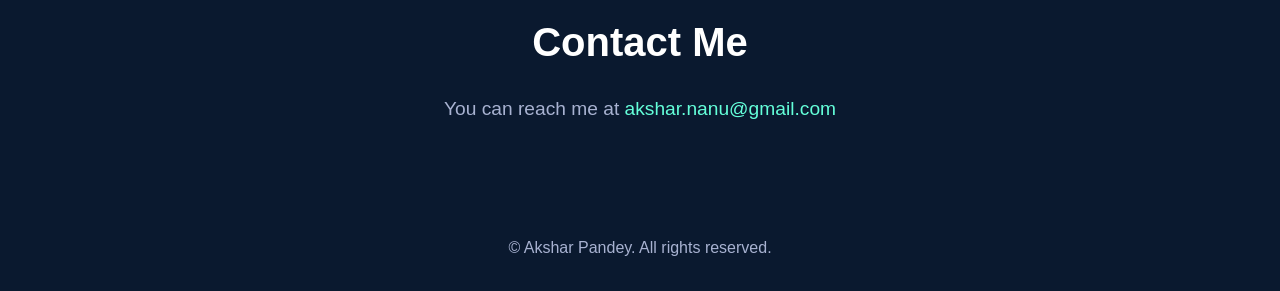
==== commit 34cd07af: "Fiex" ====
--- a/index.html
+++ b/index.html
@@ -36,7 +36,7 @@
             <h2 class="big-heading">Welcome to My Portfolio</h2>
             <p class="sub-heading">Discover my work and projects.</p>
             <br><br>
-            <a href="#projects" class="cta-btn">My Work</a>
+            <a href="#projects" class="shiny-cta">My Work</a>
             <div class="social-media">
                 <a title="GitHub" href="https://github.com/AksharPandey19" target="_blank" aria-label="GitHub">
                     <svg xmlns="http://www.w3.org/2000/svg" viewBox="0 0 24 24" fill="currentColor" width="30" height="30">
@@ -74,152 +74,152 @@
                 <div class="project-card">
                     <h3>Project 1: Google Maps</h3>
                     <p>Google Maps API project. Try to find the easter egg.</p>
-                    <a href="google app api/index.html" class="project-link">View Project</a>
+                    <a href="google app api/index.html" class="shiny-cta">View Project</a>
                 </div>
                 <div class="project-card">
                     <h3>Project 2: Tic Tac Toe App</h3>
                     <p>An interactive Tic Tac Toe game made using HTML, CSS, and JS.</p>
-                    <a href="tictac toe/index.html" class="project-link">View Project</a>
+                    <a href="tictac toe/index.html" class="shiny-cta">View Project</a>
                 </div>
                 <div class="project-card">
                     <h3>Project 3: Weather Application</h3>
                     <p>A weather application using the Tomorrow.io API, providing current weather data.</p>
-                    <a href="weather/coll.html" class="project-link">View Project</a>
+                    <a href="weather/coll.html" class="shiny-cta">View Project</a>
                 </div>
                 
                 <div class="project-card">
                     <h3>Project 4: Movie Finder</h3>
                     <p>The app provides movie and TV show information using the OMDb API.</p>
-                    <a href="movie/index.html" class="project-link">View Project</a>
+                    <a href="movie/index.html" class="shiny-cta">View Project</a>
                 </div>
                 <div class="project-card">
                     <h3>Project 5: Budget App</h3>
                     <p>Calculate Your Expenses</p>
-                    <a href="budget/calcu.html" class="project-link">View Project</a>
+                    <a href="budget/calcu.html" class="shiny-cta">View Project</a>
                 </div>
                 <div class="project-card">
                     <h3>Project 6: Alarm Application</h3>
                     <p>Tired of waking up late. HERE IS A ALARM</p>
-                    <a href="alram/html.html" class="project-link">View Project</a>
+                    <a href="alram/html.html" class="shiny-cta">View Project</a>
                 </div>
                 <div class="project-card">
                     <h3>Project 7: QR Code Maker</h3>
                     <p>You own a resturant and want all qr code. RIGHT PLACE CAME</p>
-                    <a href="qrcodemaker/index.html" class="project-link">View Project</a>
+                    <a href="qrcodemaker/index.html" class="shiny-cta">View Project</a>
                 </div>
                 <div class="project-card">
                     <h3>Project 8: QR Code Reader</h3>
                     <p>You came to resturant and made you download it</p>
-                    <a href="qrcodereader/index.html" class="project-link">View Project</a>
+                    <a href="qrcodereader/index.html" class="shiny-cta">View Project</a>
                 </div>
                 <div class="project-card">
                     <h3>Project 9: Chess</h3>
                     <p>Herro! Want to play Chess</p>
-                    <a href="Chess_Game/index.html" class="project-link">View Project</a>
+                    <a href="Chess_Game/index.html" class="shiny-cta">View Project</a>
                 </div>
                 <div class="project-card">
                     <h3>Project 10: Battery Percentage Finder</h3>
                     <p>Want to find out your Battery even though it is on the bottem-right corner</p>
-                    <a href="bt/index.html" class="project-link">View Project</a>
+                    <a href="bt/index.html" class="shiny-cta">View Project</a>
                 </div>
                 <div class="project-card">
                     <h3>Project 11: Password Maker</h3>
                     <p>Thinking too much for a strong password so no hackers</p>
-                    <a href="pass/indexx.html" class="project-link">View Project</a>
+                    <a href="pass/indexx.html" class="shiny-cta">View Project</a>
                 </div>
                 <div class="project-card">
                     <h3>Project 12: Pixel Art</h3>
                     <p>Want to make Art in your PC</p>
-                    <a href="pt/index.html" class="project-link">View Project</a>
+                    <a href="pt/index.html" class="shiny-cta">View Project</a>
                 </div>
                 <div class="project-card">
                     <h3>Project 13: Typing Test</h3>
                     <p>Test your Keyborad Skils</p>
-                    <a href="tyops/index.html" class="project-link">View Project</a>
+                    <a href="tyops/index.html" class="shiny-cta">View Project</a>
                 </div>
                 <div class="project-card">
                     <h3>Project 14: Aspect Ratio Calculator
                     </h3>
                     <p>Maths Test??</p>
-                    <a href="ratio/index.html" class="project-link">View Project</a>
+                    <a href="ratio/index.html" class="shiny-cta">View Project</a>
                 </div>
                 <div class="project-card">
                     <h3>Project 15: Guess The Word
                     </h3>
                     <p>Just Guess IT</p>
-                    <a href="words/index.html" class="project-link">View Project</a>
+                    <a href="words/index.html" class="shiny-cta">View Project</a>
                 </div>
                 <div class="project-card">
                     <h3>Project 16: 2048 Game
                     </h3>
                     <p>The Classic old 2048</p>
-                    <a href="2048/index.html" class="project-link">View Project</a>
+                    <a href="2048/index.html" class="shiny-cta">View Project</a>
                 </div>
                 <div class="project-card">
                     <h3>Project 17: tetris Clone
                     </h3>
                     <p>Like that "Unbeatable" Tetris</p>
-                    <a href="tetris/index.htm" class="project-link">View Project</a>
+                    <a href="tetris/index.htm" class="shiny-cta">View Project</a>
                 </div>
                 <div class="project-card">
                     <h3>Project 18: Snake Game
                     </h3>
                     <p>Snake Game Play It</p>
-                    <a href="snakee/index.html" class="project-link">View Project</a>
+                    <a href="snakee/index.html" class="shiny-cta">View Project</a>
                 </div>
                 <div class="project-card">
                     <h3>Project 19: Text To Speech
                     </h3>
                     <p>I always wanted this.To Prank call my friends😀</p>
-                    <a href="Text to Speech/index.html" class="project-link">View Project</a>
+                    <a href="Text to Speech/index.html" class="shiny-cta">View Project</a>
                 </div>
                 <div class="project-card">
                     <h3>Project 20: Geometric Art Generator
                     </h3>
                     <p>Geometric Art Generator (also known as GAG)</p>
-                    <a href="GAG/index.html" class="project-link">View Project</a>
+                    <a href="GAG/index.html" class="shiny-cta">View Project</a>
                 </div>
                 <div class="project-card">
                     <h3>Project 21: MineSweeper
                     </h3>
                     <p>Classic ol' MineSweeper from the 19's</p>
-                    <a href="MineSweeper/index.html" class="project-link">View Project</a>
+                    <a href="MineSweeper/index.html" class="shiny-cta">View Project</a>
                 </div>
                 <div class="project-card">
                     <h3>Project 22: Internet Speed Test
                     </h3>
                     <p>Test your Internet Speed</p>
-                    <a href="isc/index.html" class="project-link">View Project</a>
+                    <a href="isc/index.html" class="shiny-cta">View Project</a>
                 </div>
                 <div class="project-card">
                     <h3>Project 23: Box Shadow Generator
                     </h3>
                     <p>Me as developer got a lot of problems with this</p>
-                    <a href="gost/index.html" class="project-link">View Project</a>
+                    <a href="gost/index.html" class="shiny-cta">View Project</a>
                 </div>
                 <div class="project-card">
                     <h3>Project 24: Flip a Coin
                     </h3>
                     <p>Flip a coin</p>
-                    <a href="coin/index.html" class="project-link">View Project</a>
+                    <a href="coin/index.html" class="shiny-cta">View Project</a>
                 </div>
                 <div class="project-card">
                     <h3>Project 25: Translater
                     </h3>
                     <p>Stuck in a another country with a another language</p>
-                    <a href="ransle/index.html" class="project-link">View Project</a>
+                    <a href="ransle/index.html" class="shiny-cta">View Project</a>
                 </div>
                 <div class="project-card">
                     <h3>Project 26: Gradient Generator
                     </h3>
                     <p>Making Gradient is fun</p>
-                    <a href="gradient/index.html" class="project-link">View Project</a>
+                    <a href="gradient/index.html" class="shiny-cta">View Project</a>
                 </div>
                 <div class="project-card">
                     <h3>Project 27: Crypto Price App
                     </h3>
                     <p>Check the Crypto price using coingecko</p>
-                    <a href="dogecoin/index.html" class="project-link">View Project</a>
+                    <a href="dogecoin/index.html" class="shiny-cta">View Project</a>
                 </div>
         </div></section>
 
--- a/style.css
+++ b/style.css
@@ -79,20 +79,8 @@
     color: #a8b2d1;
 }
 
-.cta-btn {
-    margin-top: 150px; /* Adjusted margin for lower positioning */
-    padding: 15px 30px;
-    background-color: #64ffda;
-    color: #0a192f;
-    border-radius: 5px;
-    font-size: 1.2rem;
-    font-weight: bold;
-    transition: background-color 0.3s ease;
-}
-
-.cta-btn:hover {
-    background-color: #52e0b3;
-}
+
+
 
 /* About Section */
 .about-section {
@@ -236,11 +224,6 @@
         font-size: 1.2rem;
     }
 
-    .cta-btn {
-        margin-top: 80px; /* Adjusted for smaller screens */
-        font-size: 1rem;
-        padding: 10px 20px;
-    }
 
     .about-section h2, .projects-section h2, .contact-section h2 {
         font-size: 2rem;
@@ -272,10 +255,6 @@
         font-size: 1rem;
     }
 
-    .cta-btn {
-        margin-top: 60px; /* Further adjustment for mobile */
-        padding: 8px 16px;
-    }
 }
 #particles-js {
     position: absolute;
@@ -284,3 +263,181 @@
     top: 0;
     left: 0;
 }
+
+@import url("https://fonts.googleapis.com/css2?family=Inter:opsz,wght@14..32,500&display=swap");
+
+:root {
+  --shiny-cta-bg: #000000;
+  --shiny-cta-bg-subtle: #1a1818;
+  --shiny-cta-fg: #ffffff;
+  --shiny-cta-highlight: blue;
+  --shiny-cta-highlight-subtle: #8484ff;
+}
+
+@property --gradient-angle {
+  syntax: "<angle>";
+  initial-value: 0deg;
+  inherits: false;
+}
+
+@property --gradient-angle-offset {
+  syntax: "<angle>";
+  initial-value: 0deg;
+  inherits: false;
+}
+
+@property --gradient-percent {
+  syntax: "<percentage>";
+  initial-value: 5%;
+  inherits: false;
+}
+
+@property --gradient-shine {
+  syntax: "<color>";
+  initial-value: white;
+  inherits: false;
+}
+
+.shiny-cta {
+  --animation: gradient-angle linear infinite;
+  --duration: 3s;
+  --shadow-size: 2px;
+  isolation: isolate;
+  position: relative;
+  overflow: hidden;
+  cursor: pointer;
+  outline-offset: 4px;
+  padding: 1.25rem 2.5rem;
+  font-family: inherit;
+  font-size: 1.125rem;
+  line-height: 1.2;
+  border: 1px solid transparent;
+  border-radius: 360px;
+  color: var(--shiny-cta-fg);
+  background: linear-gradient(var(--shiny-cta-bg), var(--shiny-cta-bg))
+      padding-box,
+    conic-gradient(
+        from calc(var(--gradient-angle) - var(--gradient-angle-offset)),
+        transparent,
+        var(--shiny-cta-highlight) var(--gradient-percent),
+        var(--gradient-shine) calc(var(--gradient-percent) * 2),
+        var(--shiny-cta-highlight) calc(var(--gradient-percent) * 3),
+        transparent calc(var(--gradient-percent) * 4)
+      )
+      border-box;
+  box-shadow: inset 0 0 0 1px var(--shiny-cta-bg-subtle);
+
+  &::before,
+  &::after,
+  span::before {
+    content: "";
+    pointer-events: none;
+    position: absolute;
+    inset-inline-start: 50%;
+    inset-block-start: 50%;
+    translate: -50% -50%;
+    z-index: -1;
+  }
+
+  &:active {
+    translate: 0 1px;
+  }
+}
+
+/* Dots pattern */
+.shiny-cta::before {
+  --size: calc(100% - var(--shadow-size) * 3);
+  --position: 2px;
+  --space: calc(var(--position) * 2);
+  width: var(--size);
+  height: var(--size);
+  background: radial-gradient(
+      circle at var(--position) var(--position),
+      white calc(var(--position) / 4),
+      transparent 0
+    )
+    padding-box;
+  background-size: var(--space) var(--space);
+  background-repeat: space;
+  mask-image: conic-gradient(
+    from calc(var(--gradient-angle) + 45deg),
+    black,
+    transparent 10% 90%,
+    black
+  );
+  border-radius: inherit;
+  opacity: 0.4;
+  z-index: -1;
+}
+
+/* Inner shimmer */
+.shiny-cta span {
+  z-index: 1;
+
+  &::before {
+    --size: calc(100% + 1rem);
+    width: var(--size);
+    height: var(--size);
+    box-shadow: inset 0 -1ex 2rem 4px var(--shiny-cta-highlight);
+    opacity: 0;
+  }
+}
+
+/* Animate */
+.shiny-cta {
+  --transition: 800ms cubic-bezier(0.25, 1, 0.5, 1);
+  transition: var(--transition);
+  transition-property: --gradient-angle-offset, --gradient-percent,
+    --gradient-shine;
+
+  &,
+  &::before,
+  &::after {
+    animation: var(--animation) var(--duration),
+      var(--animation) calc(var(--duration) / 0.4) reverse paused;
+    animation-composition: add;
+  }
+
+  span::before {
+    transition: opacity var(--transition);
+    animation: calc(var(--duration) * 1.5) breathe linear infinite;
+  }
+}
+
+.shiny-cta:is(:hover, :focus-visible) {
+  --gradient-percent: 20%;
+  --gradient-angle-offset: 95deg;
+  --gradient-shine: var(--shiny-cta-highlight-subtle);
+
+  &,
+  &::before,
+  &::after {
+    animation-play-state: running;
+  }
+
+  span::before {
+    opacity: 1;
+  }
+}
+
+@keyframes gradient-angle {
+  to {
+    --gradient-angle: 360deg;
+  }
+}
+
+@keyframes shimmer {
+  to {
+    rotate: 360deg;
+  }
+}
+
+@keyframes breathe {
+  from,
+  to {
+    scale: 1;
+  }
+  50% {
+    scale: 1.2;
+  }
+}
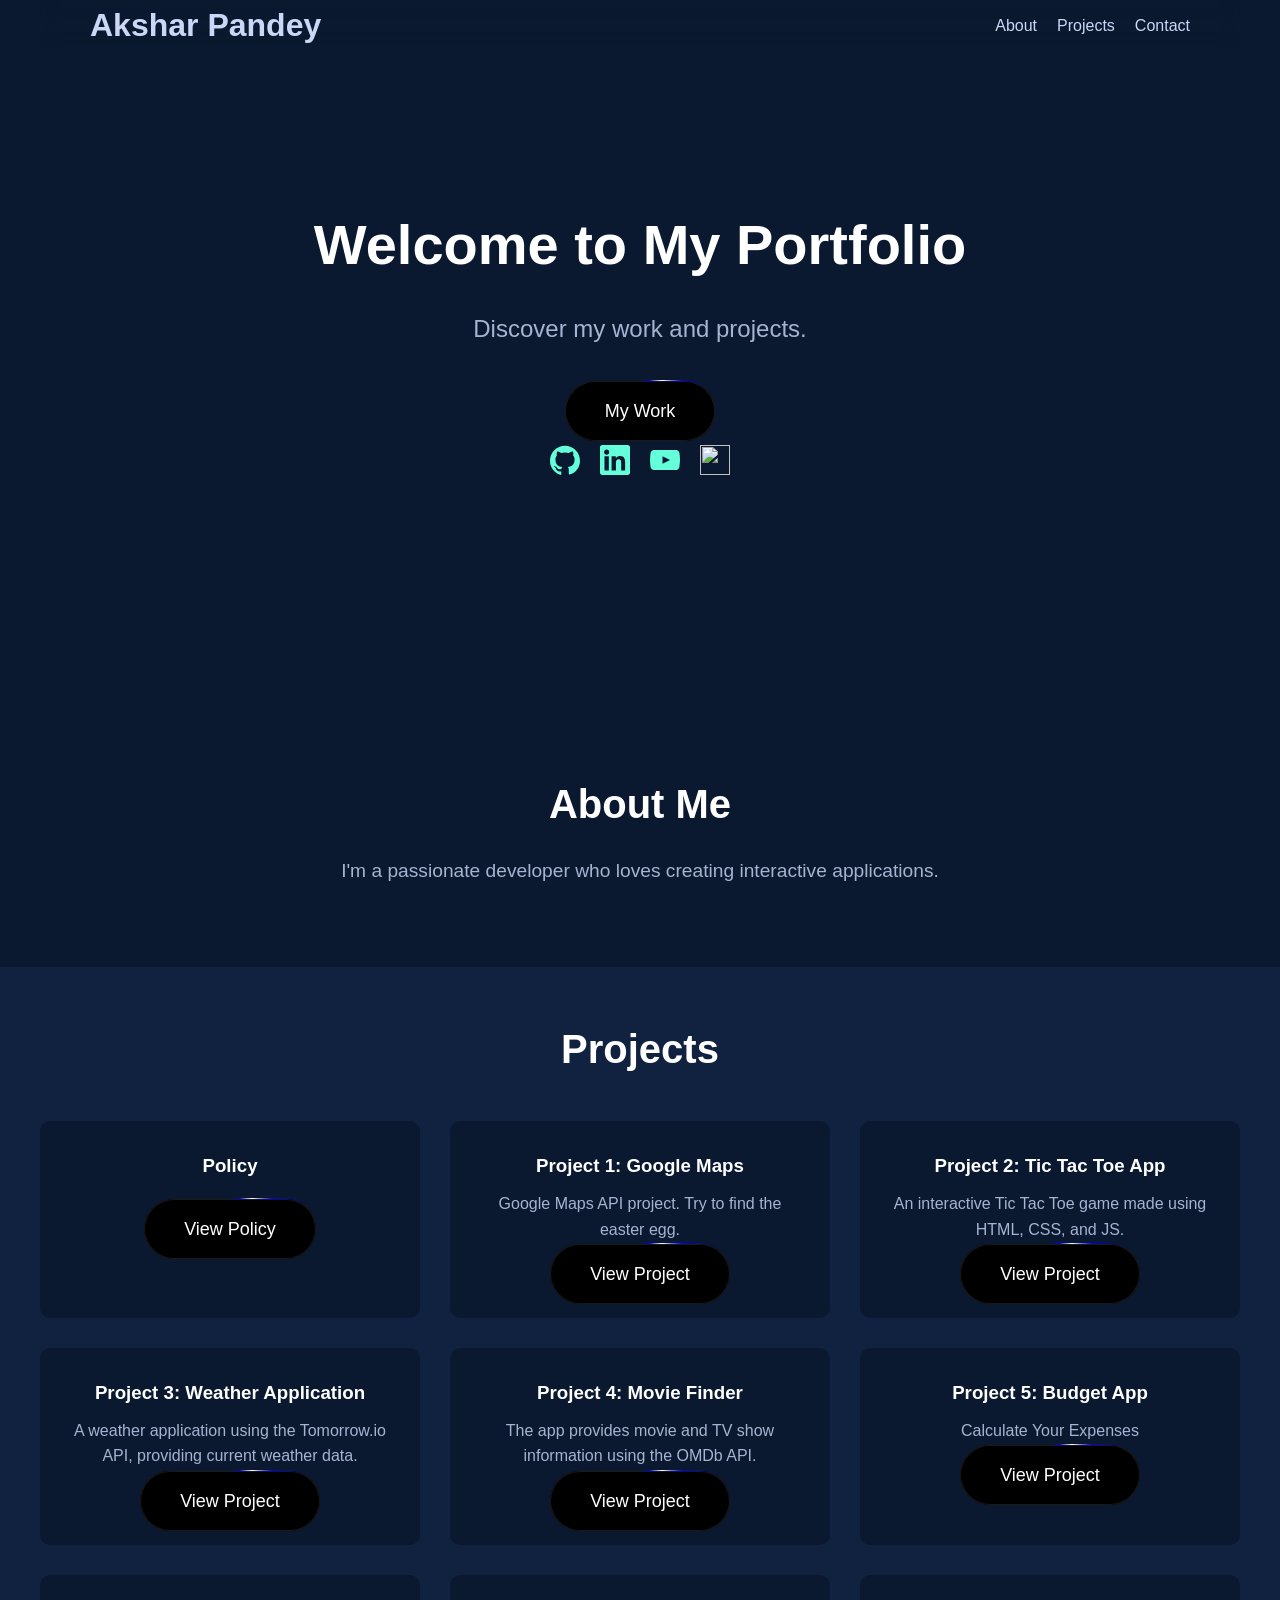
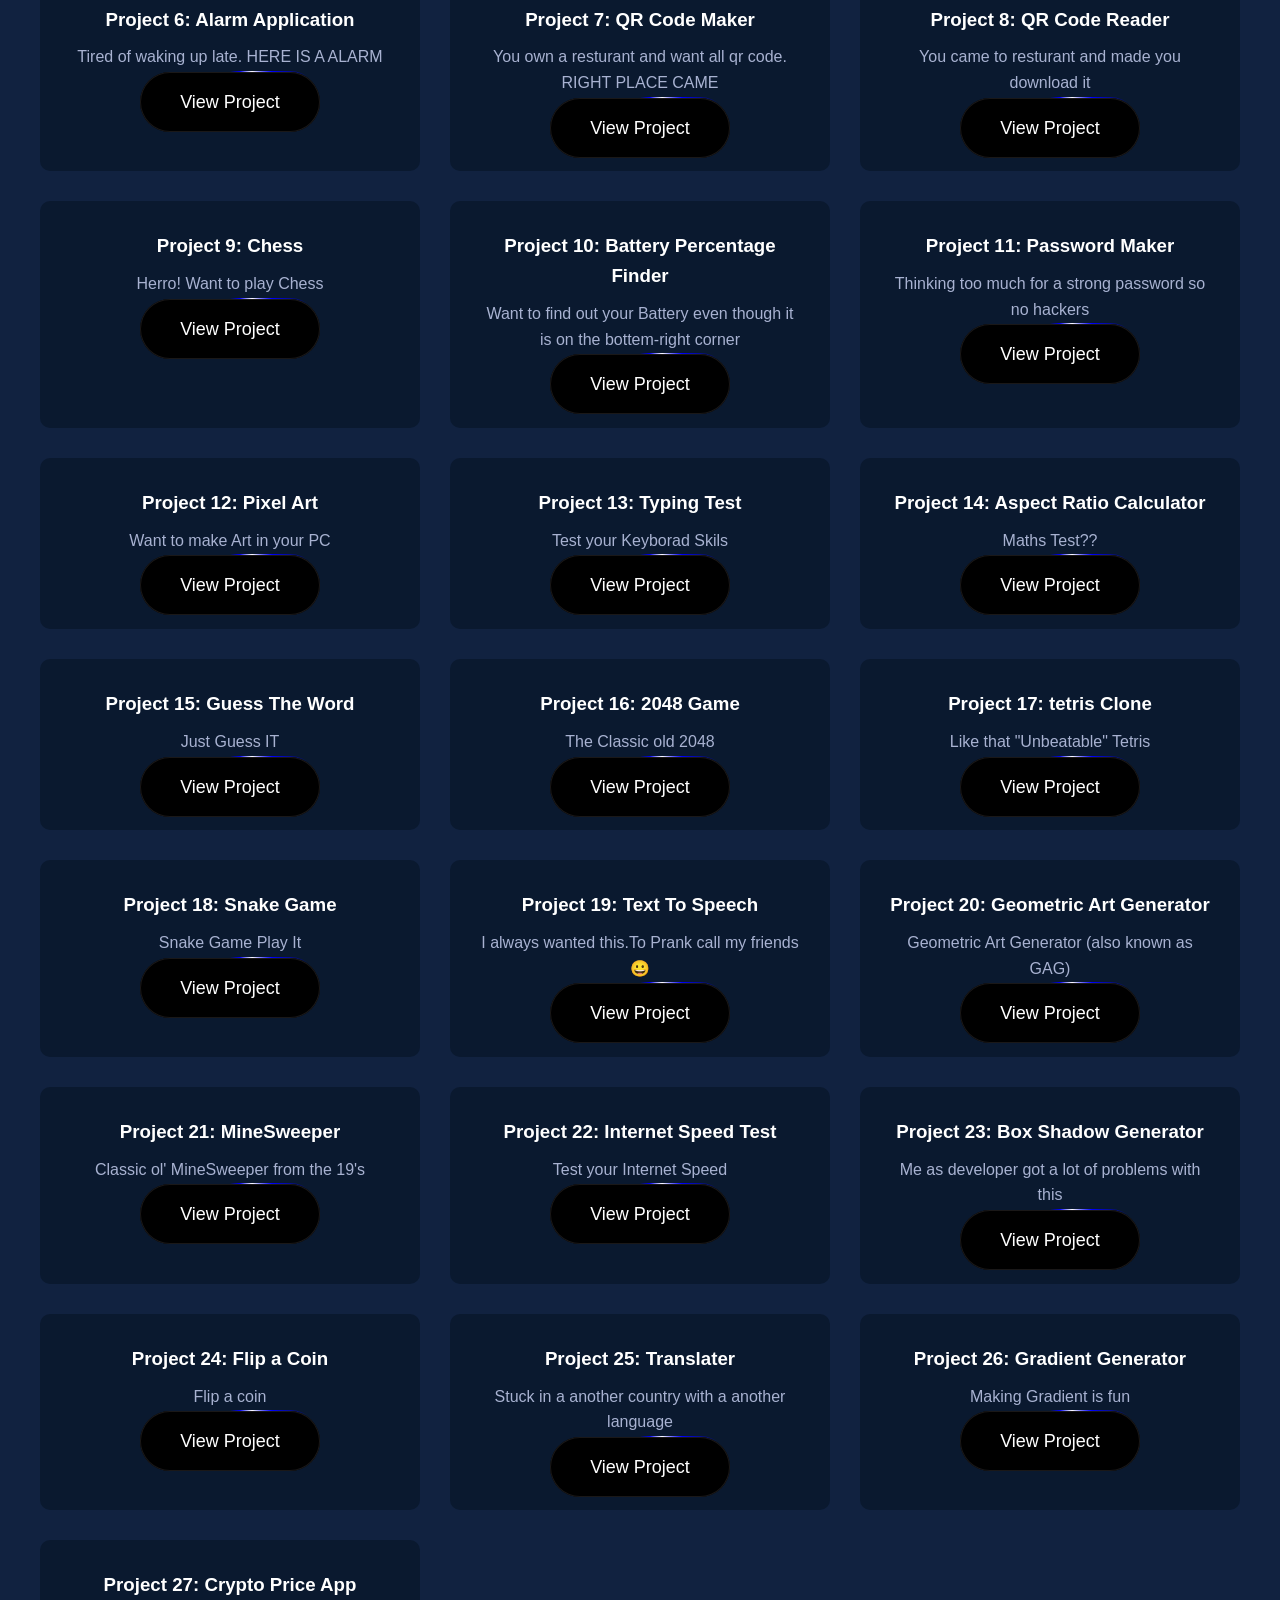
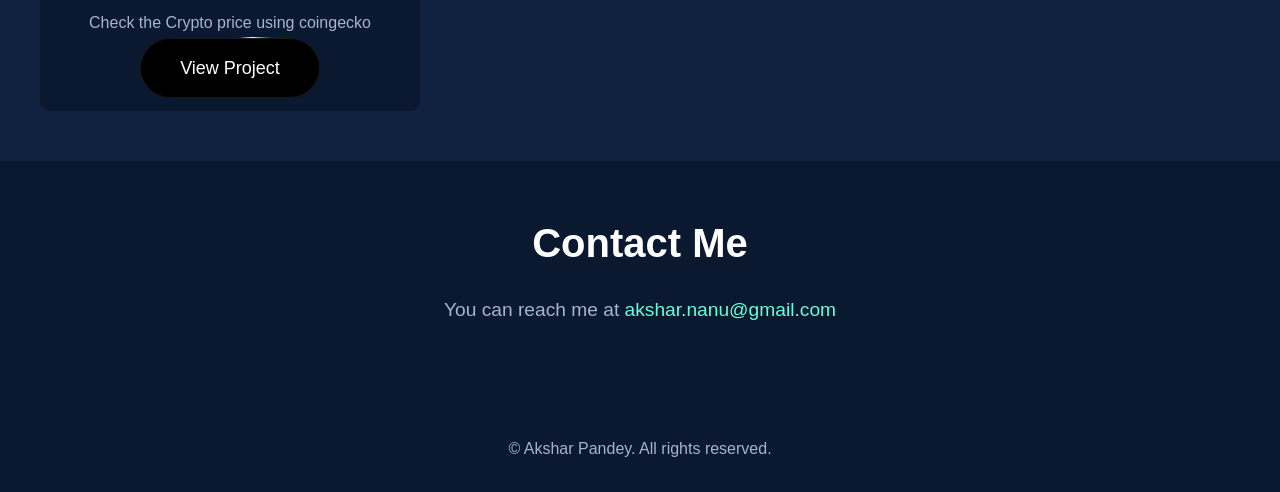
==== commit c7c596ff: "Private Policy" ====
--- a/index.html
+++ b/index.html
@@ -72,6 +72,11 @@
             <h2>Projects</h2>
             <div class="projects-container">
                 <div class="project-card">
+                    <h3>Policy</h3>
+                    <br>
+                    <a href="policy.html" class="shiny-cta">View Policy</a>
+                </div>
+                <div class="project-card">
                     <h3>Project 1: Google Maps</h3>
                     <p>Google Maps API project. Try to find the easter egg.</p>
                     <a href="google app api/index.html" class="shiny-cta">View Project</a>
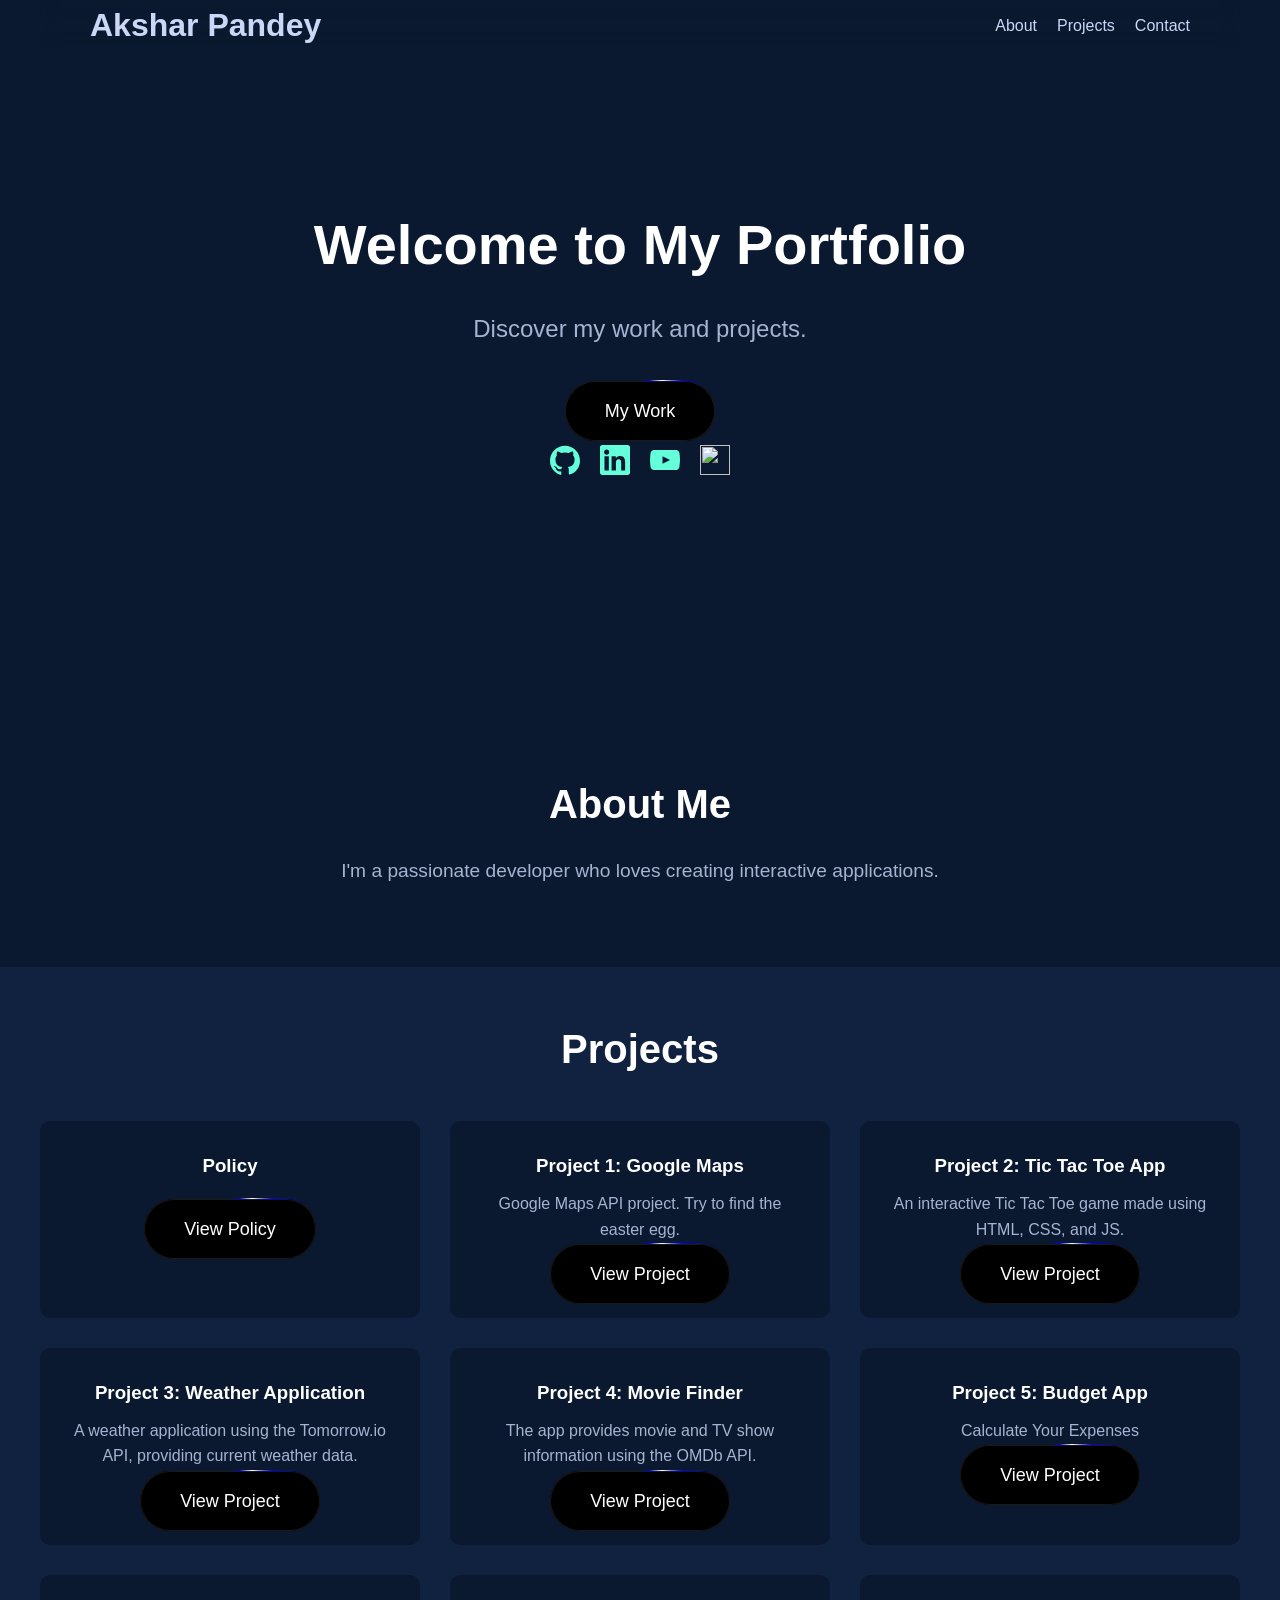
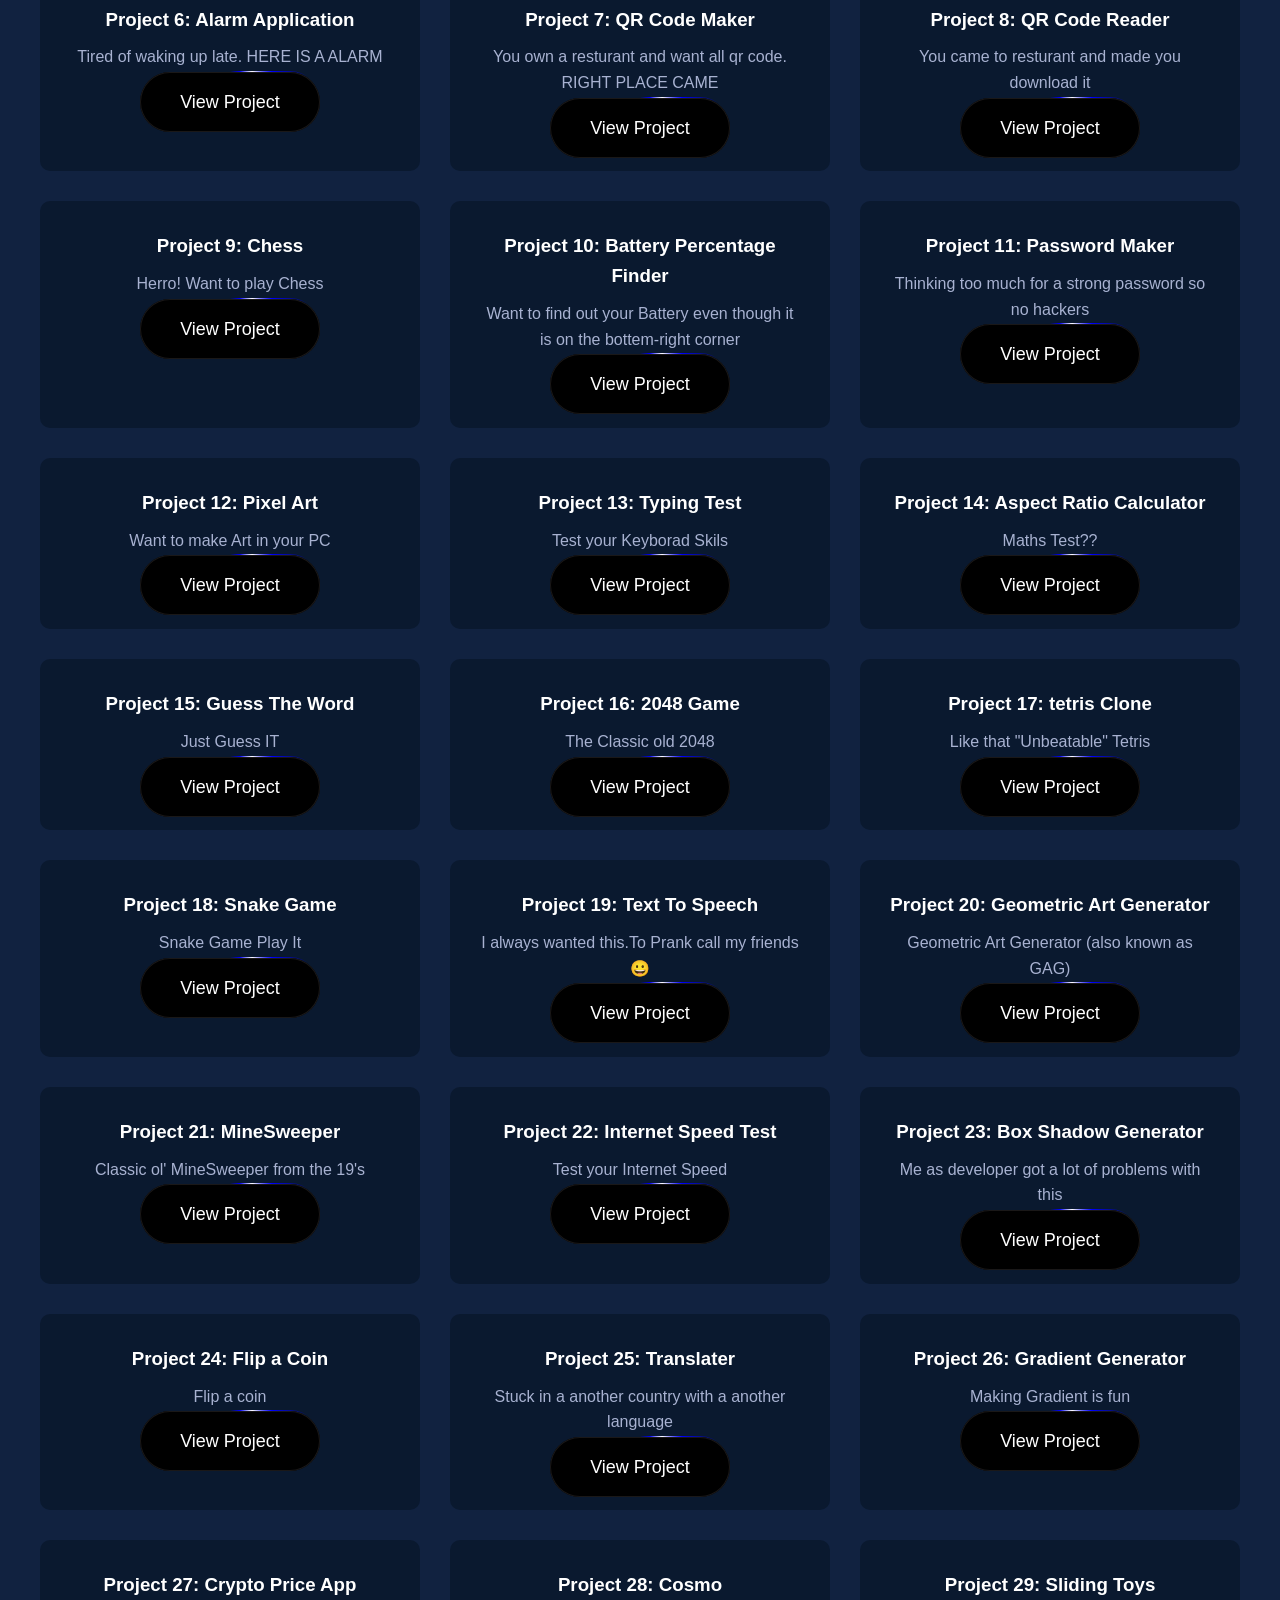
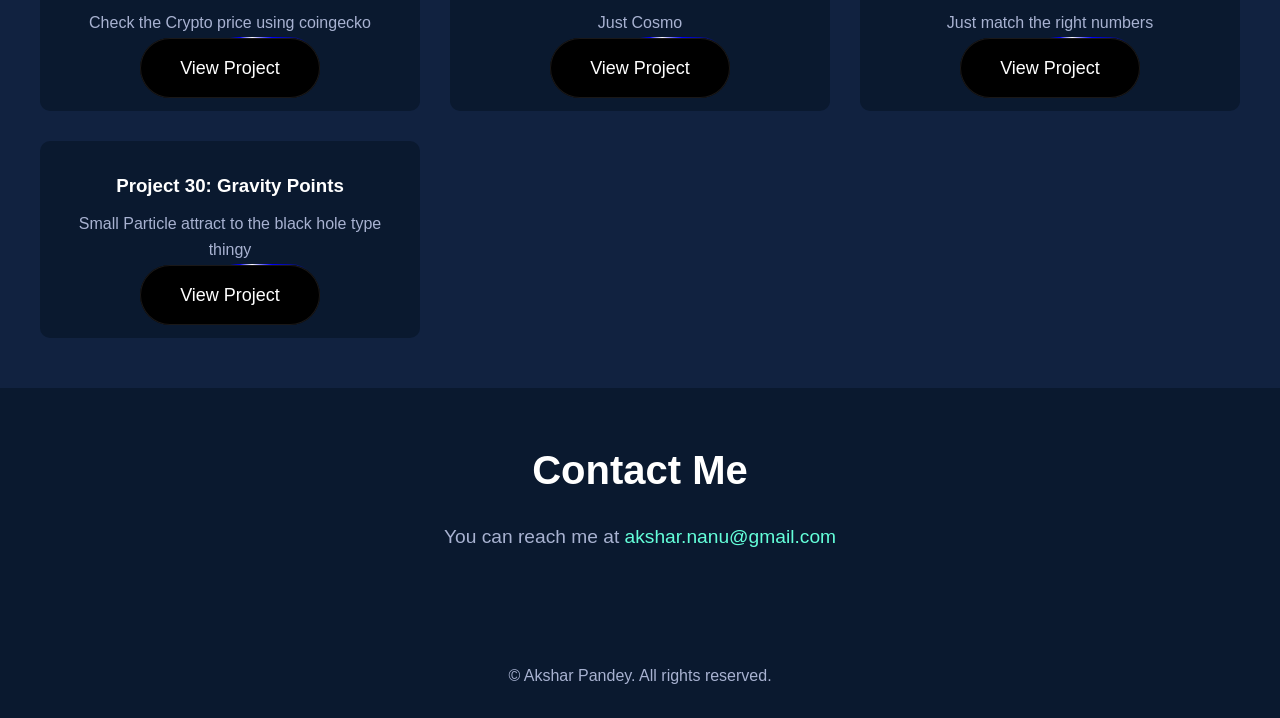
==== commit 2ffa5010: "ok" ====
--- a/index.html
+++ b/index.html
@@ -226,6 +226,24 @@
                     <p>Check the Crypto price using coingecko</p>
                     <a href="dogecoin/index.html" class="shiny-cta">View Project</a>
                 </div>
+                <div class="project-card">
+                    <h3>Project 28: Cosmo
+                    </h3>
+                    <p>Just Cosmo</p>
+                    <a href="cosmo/index.html" class="shiny-cta">View Project</a>
+                </div>
+                <div class="project-card">
+                    <h3>Project 29: Sliding Toys
+                    </h3>
+                    <p>Just match the right numbers</p>
+                    <a href="sliding_toys/index.html" class="shiny-cta">View Project</a>
+                </div>
+                <div class="project-card">
+                    <h3>Project 30: Gravity Points
+                    </h3>
+                    <p>Small Particle attract to the black hole type thingy</p>
+                    <a href="gravuty/index.html" class="shiny-cta">View Project</a>
+                </div>
         </div></section>
 
         <section id="contact" class="contact-section">
